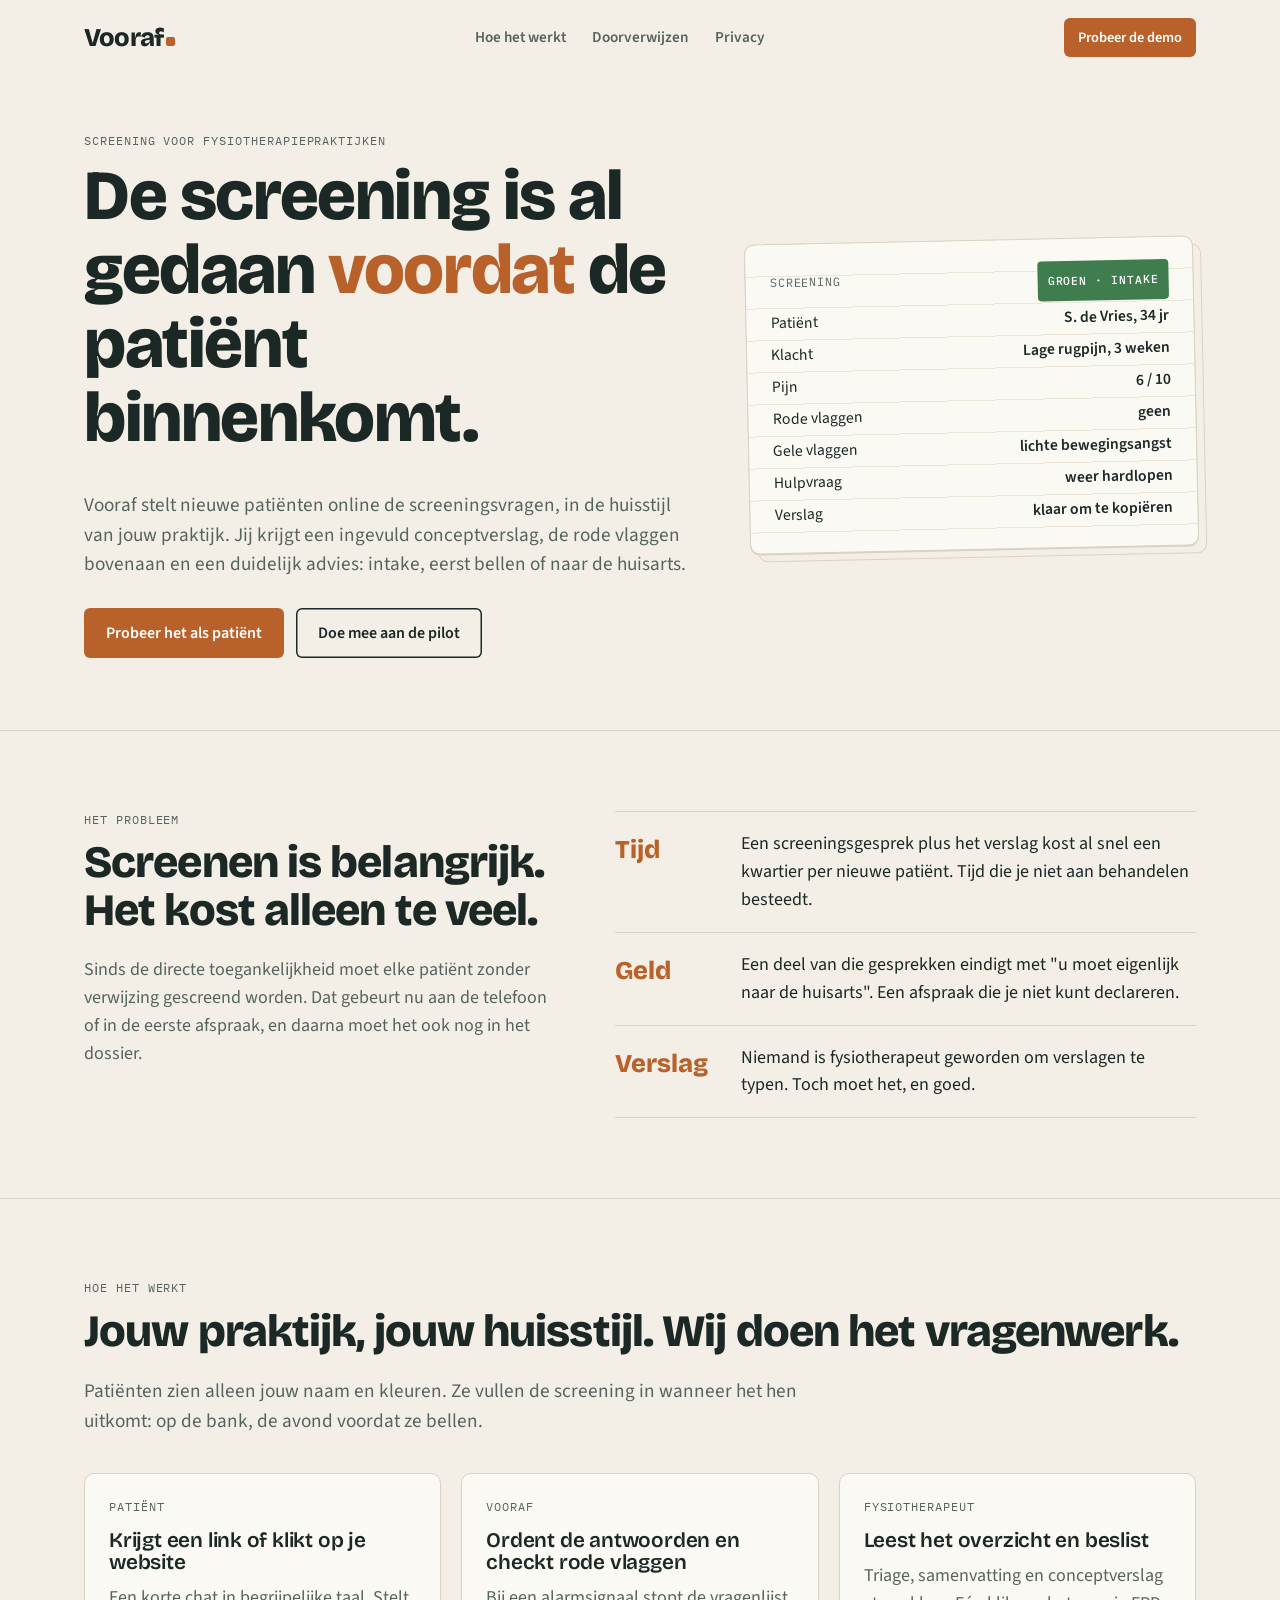
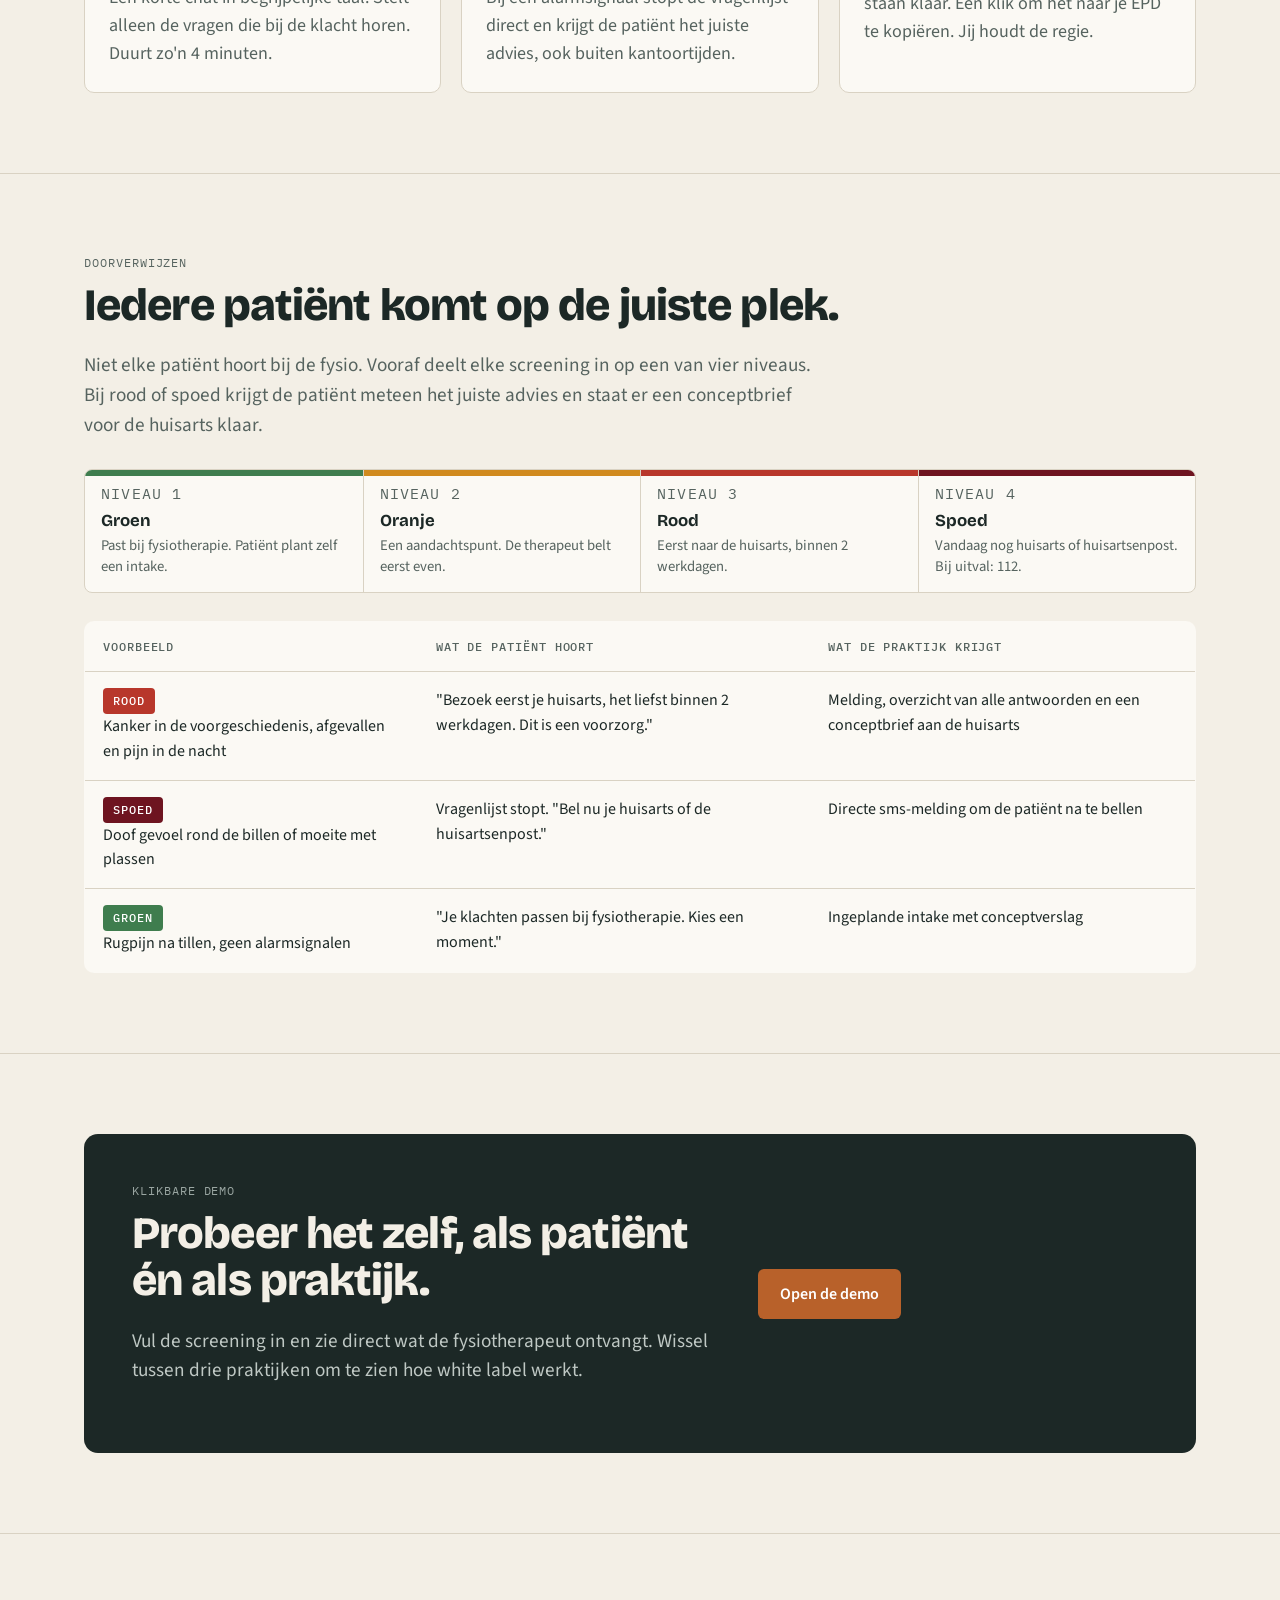
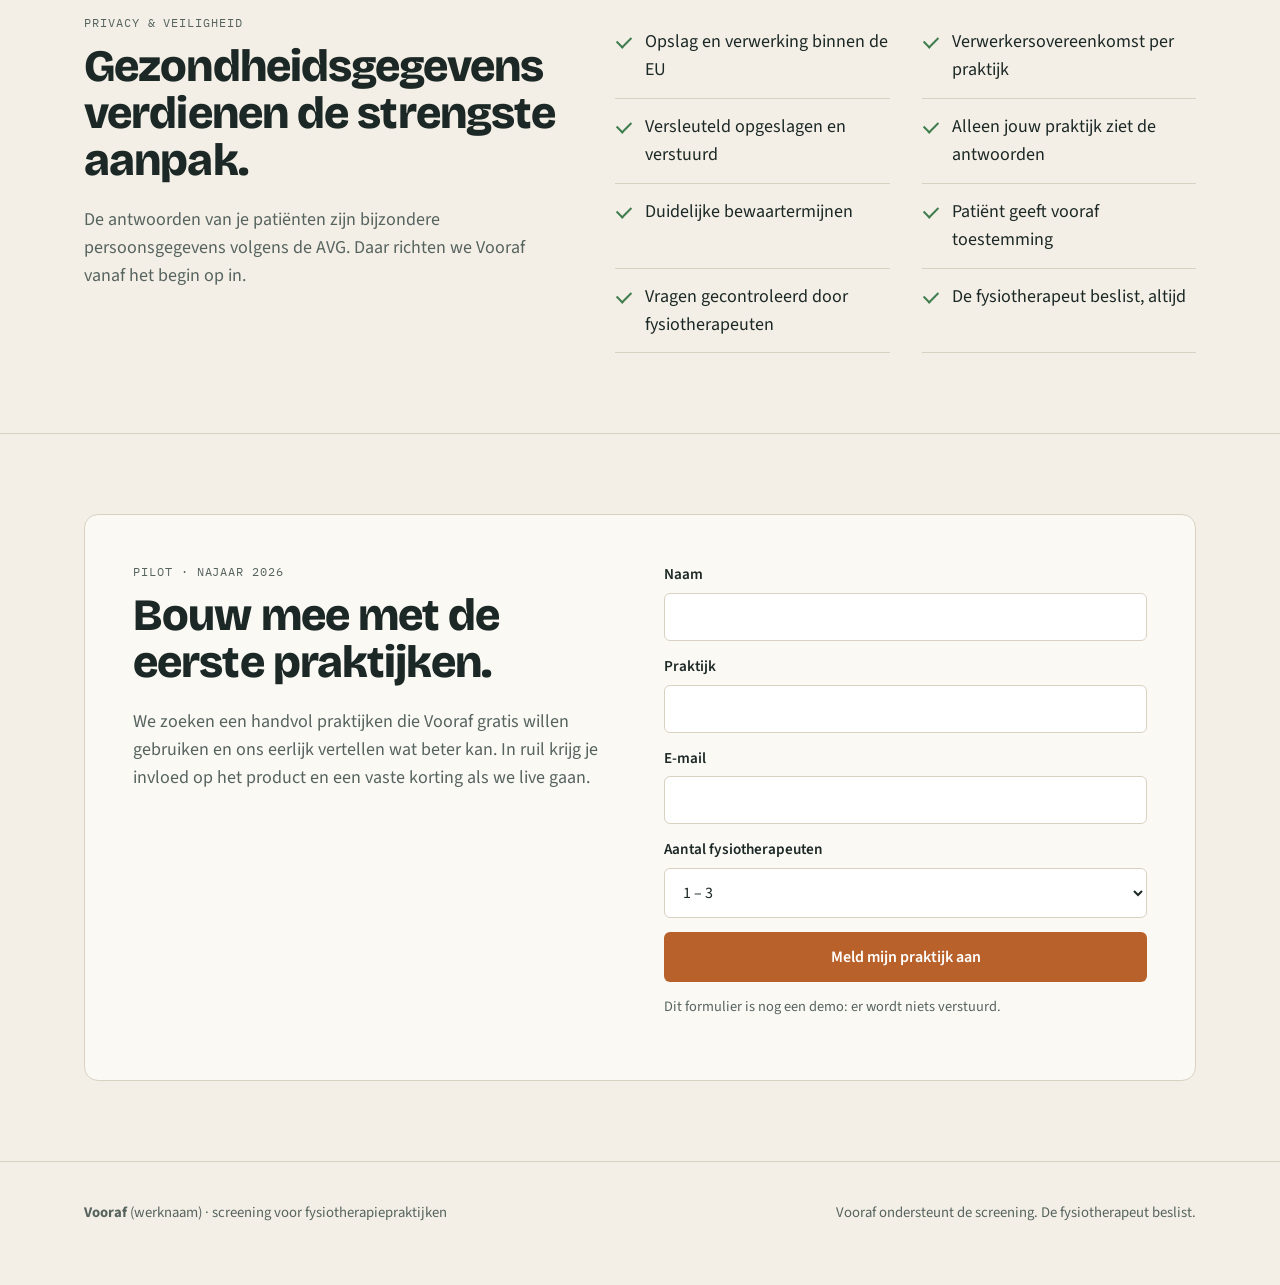
==== index.html @ 925833f5 "Vooraf: landingspagina en klikbare screeningsdemo Co-Authored-By: Claude Opus 5.5 <noreply@anthropic" ====
<!doctype html>
<html lang="nl">
<head>
<meta charset="utf-8">
<meta name="viewport" content="width=device-width, initial-scale=1">
<title>Vooraf — de screening is al gedaan</title>
<meta name="description" content="Vooraf screent nieuwe patiënten online in de huisstijl van jouw praktijk, signaleert rode vlaggen en schrijft het conceptverslag. De fysiotherapeut beslist.">
<link rel="preconnect" href="https://fonts.googleapis.com">
<link rel="preconnect" href="https://fonts.gstatic.com" crossorigin>
<link href="https://fonts.googleapis.com/css2?family=Bricolage+Grotesque:opsz,wght@12..96,600;12..96,800&family=IBM+Plex+Mono:wght@500&family=Source+Sans+3:wght@400;600&display=swap" rel="stylesheet">
<link rel="stylesheet" href="styles.css">
</head>
<body>

<header class="topbar">
  <a href="#" class="logo">Vooraf<span class="logo-dot"></span></a>
  <nav>
    <a href="#hoe">Hoe het werkt</a>
    <a href="#doorverwijzen">Doorverwijzen</a>
    <a href="#privacy">Privacy</a>
  </nav>
  <a href="demo.html" class="btn btn-small">Probeer de demo</a>
</header>

<main>
  <div class="wrap">
    <section class="hero">
      <div>
        <p class="mono label">Screening voor fysiotherapiepraktijken</p>
        <h1>De screening is al gedaan <em>voordat</em> de patiënt binnenkomt.</h1>
        <p class="lead">Vooraf stelt nieuwe patiënten online de screeningsvragen, in de huisstijl van jouw praktijk. Jij krijgt een ingevuld conceptverslag, de rode vlaggen bovenaan en een duidelijk advies: intake, eerst bellen of naar de huisarts.</p>
        <div class="hero-actions">
          <a href="demo.html" class="btn">Probeer het als patiënt</a>
          <a href="#pilot" class="btn btn-ghost">Doe mee aan de pilot</a>
        </div>
      </div>
      <div class="file-card" aria-label="Voorbeeld van een screeningsresultaat">
        <div class="row"><span class="mono muted">Screening</span><span class="status groen">Groen · intake</span></div>
        <div class="row"><span>Patiënt</span><b>S. de Vries, 34 jr</b></div>
        <div class="row"><span>Klacht</span><b>Lage rugpijn, 3 weken</b></div>
        <div class="row"><span>Pijn</span><b>6 / 10</b></div>
        <div class="row"><span>Rode vlaggen</span><b>geen</b></div>
        <div class="row"><span>Gele vlaggen</span><b>lichte bewegingsangst</b></div>
        <div class="row"><span>Hulpvraag</span><b>weer hardlopen</b></div>
        <div class="row"><span>Verslag</span><b>klaar om te kopiëren</b></div>
      </div>
    </section>
  </div>

  <section class="block">
    <div class="wrap two-col">
      <div>
        <p class="mono label">Het probleem</p>
        <h2>Screenen is belangrijk. Het kost alleen te veel.</h2>
        <p class="muted">Sinds de directe toegankelijkheid moet elke patiënt zonder verwijzing gescreend worden. Dat gebeurt nu aan de telefoon of in de eerste afspraak, en daarna moet het ook nog in het dossier.</p>
      </div>
      <ul class="pain-list">
        <li><span class="num">Tijd</span><span>Een screeningsgesprek plus het verslag kost al snel een kwartier per nieuwe patiënt. Tijd die je niet aan behandelen besteedt.</span></li>
        <li><span class="num">Geld</span><span>Een deel van die gesprekken eindigt met "u moet eigenlijk naar de huisarts". Een afspraak die je niet kunt declareren.</span></li>
        <li><span class="num">Verslag</span><span>Niemand is fysiotherapeut geworden om verslagen te typen. Toch moet het, en goed.</span></li>
      </ul>
    </div>
  </section>

  <section class="block" id="hoe">
    <div class="wrap">
      <p class="mono label">Hoe het werkt</p>
      <h2>Jouw praktijk, jouw huisstijl. Wij doen het vragenwerk.</h2>
      <p class="lead">Patiënten zien alleen jouw naam en kleuren. Ze vullen de screening in wanneer het hen uitkomt: op de bank, de avond voordat ze bellen.</p>
      <div class="flow">
        <div class="flow-item">
          <p class="mono label who">Patiënt</p>
          <h3>Krijgt een link of klikt op je website</h3>
          <p>Een korte chat in begrijpelijke taal. Stelt alleen de vragen die bij de klacht horen. Duurt zo'n 4 minuten.</p>
        </div>
        <div class="flow-item">
          <p class="mono label who">Vooraf</p>
          <h3>Ordent de antwoorden en checkt rode vlaggen</h3>
          <p>Bij een alarmsignaal stopt de vragenlijst direct en krijgt de patiënt het juiste advies, ook buiten kantoortijden.</p>
        </div>
        <div class="flow-item">
          <p class="mono label who">Fysiotherapeut</p>
          <h3>Leest het overzicht en beslist</h3>
          <p>Triage, samenvatting en conceptverslag staan klaar. Eén klik om het naar je EPD te kopiëren. Jij houdt de regie.</p>
        </div>
      </div>
    </div>
  </section>

  <section class="block" id="doorverwijzen">
    <div class="wrap">
      <p class="mono label">Doorverwijzen</p>
      <h2>Iedere patiënt komt op de juiste plek.</h2>
      <p class="lead">Niet elke patiënt hoort bij de fysio. Vooraf deelt elke screening in op een van vier niveaus. Bij rood of spoed krijgt de patiënt meteen het juiste advies en staat er een conceptbrief voor de huisarts klaar.</p>
      <div class="scale" style="margin-top:28px">
        <div class="s-groen"><span class="mono">Niveau 1</span><strong>Groen</strong><span>Past bij fysiotherapie. Patiënt plant zelf een intake.</span></div>
        <div class="s-oranje"><span class="mono">Niveau 2</span><strong>Oranje</strong><span>Een aandachtspunt. De therapeut belt eerst even.</span></div>
        <div class="s-rood"><span class="mono">Niveau 3</span><strong>Rood</strong><span>Eerst naar de huisarts, binnen 2 werkdagen.</span></div>
        <div class="s-spoed"><span class="mono">Niveau 4</span><strong>Spoed</strong><span>Vandaag nog huisarts of huisartsenpost. Bij uitval: 112.</span></div>
      </div>
      <table class="route-table">
        <thead><tr><th>Voorbeeld</th><th>Wat de patiënt hoort</th><th>Wat de praktijk krijgt</th></tr></thead>
        <tbody>
          <tr><td><span class="status rood">Rood</span><br>Kanker in de voorgeschiedenis, afgevallen en pijn in de nacht</td><td>"Bezoek eerst je huisarts, het liefst binnen 2 werkdagen. Dit is een voorzorg."</td><td>Melding, overzicht van alle antwoorden en een conceptbrief aan de huisarts</td></tr>
          <tr><td><span class="status spoed">Spoed</span><br>Doof gevoel rond de billen of moeite met plassen</td><td>Vragenlijst stopt. "Bel nu je huisarts of de huisartsenpost."</td><td>Directe sms-melding om de patiënt na te bellen</td></tr>
          <tr><td><span class="status groen">Groen</span><br>Rugpijn na tillen, geen alarmsignalen</td><td>"Je klachten passen bij fysiotherapie. Kies een moment."</td><td>Ingeplande intake met conceptverslag</td></tr>
        </tbody>
      </table>
    </div>
  </section>

  <section class="block">
    <div class="wrap">
      <div class="demo-teaser">
        <div>
          <p class="mono label">Klikbare demo</p>
          <h2>Probeer het zelf, als patiënt én als praktijk.</h2>
          <p class="lead">Vul de screening in en zie direct wat de fysiotherapeut ontvangt. Wissel tussen drie praktijken om te zien hoe white label werkt.</p>
        </div>
        <div><a href="demo.html" class="btn">Open de demo</a></div>
      </div>
    </div>
  </section>

  <section class="block" id="privacy">
    <div class="wrap two-col">
      <div>
        <p class="mono label">Privacy &amp; veiligheid</p>
        <h2>Gezondheidsgegevens verdienen de strengste aanpak.</h2>
        <p class="muted">De antwoorden van je patiënten zijn bijzondere persoonsgegevens volgens de AVG. Daar richten we Vooraf vanaf het begin op in.</p>
      </div>
      <ul class="check-list">
        <li>Opslag en verwerking binnen de EU</li>
        <li>Verwerkersovereenkomst per praktijk</li>
        <li>Versleuteld opgeslagen en verstuurd</li>
        <li>Alleen jouw praktijk ziet de antwoorden</li>
        <li>Duidelijke bewaartermijnen</li>
        <li>Patiënt geeft vooraf toestemming</li>
        <li>Vragen gecontroleerd door fysiotherapeuten</li>
        <li>De fysiotherapeut beslist, altijd</li>
      </ul>
    </div>
  </section>

  <section class="block" id="pilot">
    <div class="wrap">
      <div class="pilot">
        <div>
          <p class="mono label">Pilot · najaar 2026</p>
          <h2>Bouw mee met de eerste praktijken.</h2>
          <p class="muted">We zoeken een handvol praktijken die Vooraf gratis willen gebruiken en ons eerlijk vertellen wat beter kan. In ruil krijg je invloed op het product en een vaste korting als we live gaan.</p>
        </div>
        <form id="pilotForm">
          <label>Naam<input name="naam" required autocomplete="name"></label>
          <label>Praktijk<input name="praktijk" required autocomplete="organization"></label>
          <label>E-mail<input name="email" type="email" required autocomplete="email"></label>
          <label>Aantal fysiotherapeuten
            <select name="grootte"><option>1 – 3</option><option>4 – 10</option><option>Meer dan 10</option></select>
          </label>
          <button class="btn" type="submit">Meld mijn praktijk aan</button>
          <p class="form-note">Dit formulier is nog een demo: er wordt niets verstuurd.</p>
          <p class="form-ok" id="formOk">Dank je! In de echte versie nemen we binnen twee werkdagen contact op.</p>
        </form>
      </div>
    </div>
  </section>
</main>

<footer>
  <div class="wrap">
    <span><b>Vooraf</b> (werknaam) · screening voor fysiotherapiepraktijken</span>
    <span>Vooraf ondersteunt de screening. De fysiotherapeut beslist.</span>
  </div>
</footer>

<script>
  document.getElementById("pilotForm").addEventListener("submit", e => {
    e.preventDefault();
    document.getElementById("formOk").style.display = "block";
    e.target.querySelector("button").disabled = true;
  });
</script>
</body>
</html>
---- styles.css ----
:root {
  --paper: #F3EFE6;
  --card: #FBF9F4;
  --ink: #1C2826;
  --ink-soft: #56635F;
  --line: #D9D2C3;
  --accent: #B8612A;
  --accent-dark: #974D1F;
  --t-groen: #3F7D4E;
  --t-oranje: #D08A1E;
  --t-rood: #B8372B;
  --t-spoed: #6E1420;
  --display: "Bricolage Grotesque", Georgia, serif;
  --body: "Source Sans 3", system-ui, sans-serif;
  --mono: "IBM Plex Mono", ui-monospace, monospace;
}

* { box-sizing: border-box; }
html { scroll-behavior: smooth; }
body {
  margin: 0;
  background: var(--paper);
  color: var(--ink);
  font: 400 18px/1.55 var(--body);
  -webkit-font-smoothing: antialiased;
}
h1, h2, h3 { font-family: var(--display); font-weight: 800; line-height: 1.05; letter-spacing: -0.02em; margin: 0 0 .5em; }
h1 { font-size: clamp(2.3rem, 5.5vw, 4.4rem); }
h2 { font-size: clamp(1.8rem, 3.6vw, 2.8rem); }
h3 { font-size: 1.3rem; font-weight: 600; letter-spacing: -0.01em; }
p { margin: 0 0 1em; }
a { color: inherit; }
.mono { font-family: var(--mono); font-size: .74rem; letter-spacing: .08em; text-transform: uppercase; }
.label { color: var(--ink-soft); margin-bottom: 10px; }
.muted { color: var(--ink-soft); }
.lead { font-size: 1.2rem; color: var(--ink-soft); max-width: 38em; }

.wrap { max-width: 1160px; margin: 0 auto; padding: 0 24px; }

/* Topbar */
.topbar {
  display: flex; align-items: center; justify-content: space-between; gap: 16px;
  padding: 18px 24px; max-width: 1160px; margin: 0 auto;
}
.topbar nav { display: flex; gap: 26px; }
.topbar nav a { text-decoration: none; color: var(--ink-soft); font-weight: 600; font-size: .95rem; }
.topbar nav a:hover { color: var(--ink); }
.logo { font-family: var(--display); font-weight: 800; font-size: 1.6rem; text-decoration: none; letter-spacing: -0.03em; display: inline-flex; align-items: baseline; }
.logo-dot { display: inline-block; width: 9px; height: 9px; background: var(--accent); border-radius: 2px; margin-left: 3px; }

/* Buttons */
.btn {
  display: inline-block; background: var(--accent); color: #fff; text-decoration: none;
  font-weight: 600; padding: 14px 22px; border-radius: 6px; border: 0; cursor: pointer;
  font: 600 1rem var(--body); transition: background .15s;
}
.btn:hover { background: var(--accent-dark); }
.btn-ghost { background: transparent; color: var(--ink); box-shadow: inset 0 0 0 1.5px var(--ink); }
.btn-ghost:hover { background: var(--ink); color: var(--paper); }
.btn-small { padding: 9px 14px; font-size: .9rem; }

/* Triage scale — signature */
.scale { display: grid; grid-template-columns: repeat(4, 1fr); border: 1px solid var(--line); border-radius: 8px; overflow: hidden; background: var(--card); }
.scale > div { padding: 14px 16px; border-left: 1px solid var(--line); position: relative; }
.scale > div:first-child { border-left: 0; }
.scale > div::before { content: ""; position: absolute; left: 0; right: 0; top: 0; height: 6px; }
.scale .s-groen::before { background: var(--t-groen); }
.scale .s-oranje::before { background: var(--t-oranje); }
.scale .s-rood::before { background: var(--t-rood); }
.scale .s-spoed::before { background: var(--t-spoed); }
.scale strong { display: block; font-family: var(--display); font-size: 1.05rem; margin: 4px 0 2px; }
.scale span { font-size: .92rem; color: var(--ink-soft); line-height: 1.4; display: block; }

/* Landing */
.hero { padding: 56px 0 72px; display: grid; grid-template-columns: 1.15fr .85fr; gap: 56px; align-items: center; }
.hero h1 em { font-style: normal; color: var(--accent); }
.hero-actions { display: flex; gap: 12px; flex-wrap: wrap; margin-top: 28px; }

.file-card {
  background: var(--card); border: 1px solid var(--line); border-radius: 10px; padding: 22px 24px;
  background-image: repeating-linear-gradient(var(--card) 0 31px, #ECE6D9 31px 32px);
  box-shadow: 0 1px 0 var(--line), 8px 8px 0 -1px var(--paper), 8px 8px 0 0 var(--line);
  transform: rotate(-1.2deg);
}
.file-card .row { display: flex; justify-content: space-between; gap: 12px; line-height: 32px; font-size: .98rem; }
.file-card .row b { font-weight: 600; text-align: right; }
.status { display: inline-flex; align-items: center; gap: 8px; font-family: var(--mono); font-size: .72rem; letter-spacing: .08em; text-transform: uppercase; padding: 4px 10px; border-radius: 4px; color: #fff; font-weight: 500; }
.status.groen { background: var(--t-groen); }
.status.oranje { background: var(--t-oranje); }
.status.rood { background: var(--t-rood); }
.status.spoed { background: var(--t-spoed); }

section.block { padding: 80px 0; border-top: 1px solid var(--line); }
.two-col { display: grid; grid-template-columns: .9fr 1.1fr; gap: 56px; align-items: start; }

.pain-list { list-style: none; padding: 0; margin: 0; }
.pain-list li { padding: 18px 0; border-bottom: 1px solid var(--line); display: grid; grid-template-columns: 110px 1fr; gap: 16px; }
.pain-list li:first-child { border-top: 1px solid var(--line); }
.pain-list .num { font-family: var(--display); font-weight: 800; font-size: 1.6rem; color: var(--accent); }

.flow { display: grid; grid-template-columns: repeat(3, 1fr); gap: 20px; margin-top: 36px; }
.flow-item { background: var(--card); border: 1px solid var(--line); border-radius: 10px; padding: 24px; }
.flow-item .who { margin-bottom: 14px; }
.flow-item p { color: var(--ink-soft); margin: 0; }

.route-table { width: 100%; border-collapse: collapse; margin-top: 28px; background: var(--card); border: 1px solid var(--line); border-radius: 10px; overflow: hidden; }
.route-table th, .route-table td { text-align: left; padding: 16px 18px; border-bottom: 1px solid var(--line); vertical-align: top; font-size: 1rem; }
.route-table th { font-family: var(--mono); font-size: .72rem; letter-spacing: .08em; text-transform: uppercase; color: var(--ink-soft); font-weight: 500; }
.route-table tr:last-child td { border-bottom: 0; }

.demo-teaser { background: var(--ink); color: var(--paper); border-radius: 14px; padding: 48px; display: grid; grid-template-columns: 1.2fr .8fr; gap: 40px; align-items: center; }
.demo-teaser .lead { color: #BFC8C4; }
.demo-teaser .label { color: #9AA6A2; }

.check-list { list-style: none; padding: 0; margin: 0; display: grid; grid-template-columns: 1fr 1fr; gap: 0 32px; }
.check-list li { padding: 14px 0 14px 30px; border-bottom: 1px solid var(--line); position: relative; }
.check-list li::before { content: ""; position: absolute; left: 2px; top: 22px; width: 12px; height: 7px; border-left: 2px solid var(--t-groen); border-bottom: 2px solid var(--t-groen); transform: rotate(-45deg); }

.pilot { background: var(--card); border: 1px solid var(--line); border-radius: 14px; padding: 48px; display: grid; grid-template-columns: 1fr 1fr; gap: 48px; }
.pilot form { display: grid; gap: 14px; }
.pilot label { display: grid; gap: 6px; font-weight: 600; font-size: .95rem; }
.pilot input, .pilot select { font: 400 1rem var(--body); padding: 12px 14px; border: 1px solid var(--line); border-radius: 6px; background: #fff; color: var(--ink); }
.pilot input:focus, .pilot select:focus { outline: 2px solid var(--accent); outline-offset: 1px; }
.form-note { font-size: .9rem; color: var(--ink-soft); }
.form-ok { background: #E6EFE5; border: 1px solid #B9D2B8; padding: 14px 16px; border-radius: 6px; display: none; }

footer { padding: 40px 0 60px; border-top: 1px solid var(--line); color: var(--ink-soft); font-size: .92rem; }
footer .wrap { display: flex; justify-content: space-between; gap: 20px; flex-wrap: wrap; }

@media (max-width: 880px) {
  body { font-size: 17px; }
  .wrap, .topbar { padding-left: 16px; padding-right: 16px; }
  .topbar nav { display: none; }
  .hero, .two-col, .demo-teaser, .pilot { grid-template-columns: 1fr; gap: 32px; }
  .hero { padding-top: 24px; }
  .file-card { transform: none; }
  .flow { grid-template-columns: 1fr; }
  .scale { grid-template-columns: 1fr 1fr; }
  .scale > div:nth-child(3) { border-left: 0; }
  .scale > div:nth-child(n+3) { border-top: 1px solid var(--line); }
  .check-list { grid-template-columns: 1fr; }
  .demo-teaser, .pilot { padding: 28px 20px; }
  .pain-list li { grid-template-columns: 1fr; gap: 4px; }
  .route-table, .route-table tbody, .route-table tr, .route-table td { display: block; width: 100%; }
  .route-table thead { display: none; }
  .route-table tr { border-bottom: 1px solid var(--line); padding: 8px 0; }
  .route-table td { border: 0; padding: 6px 16px; }
  section.block { padding: 56px 0; }
}
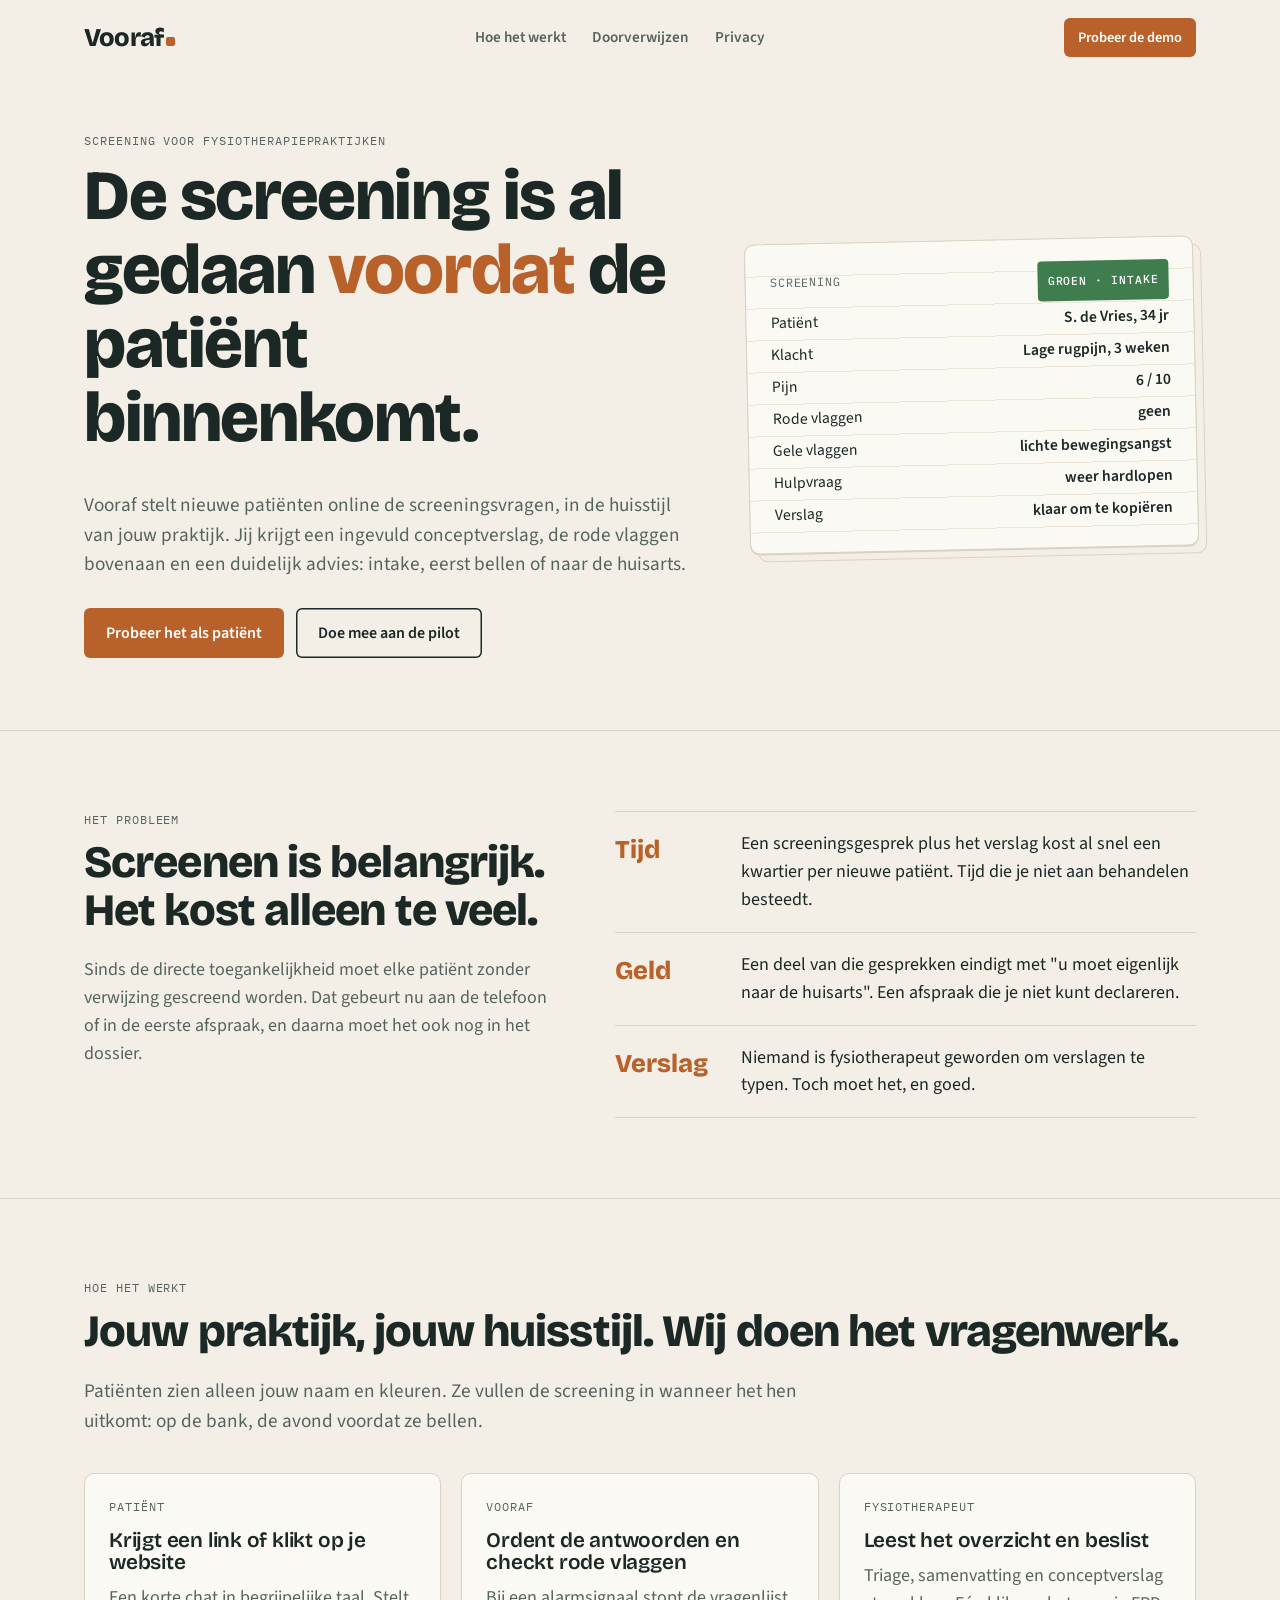
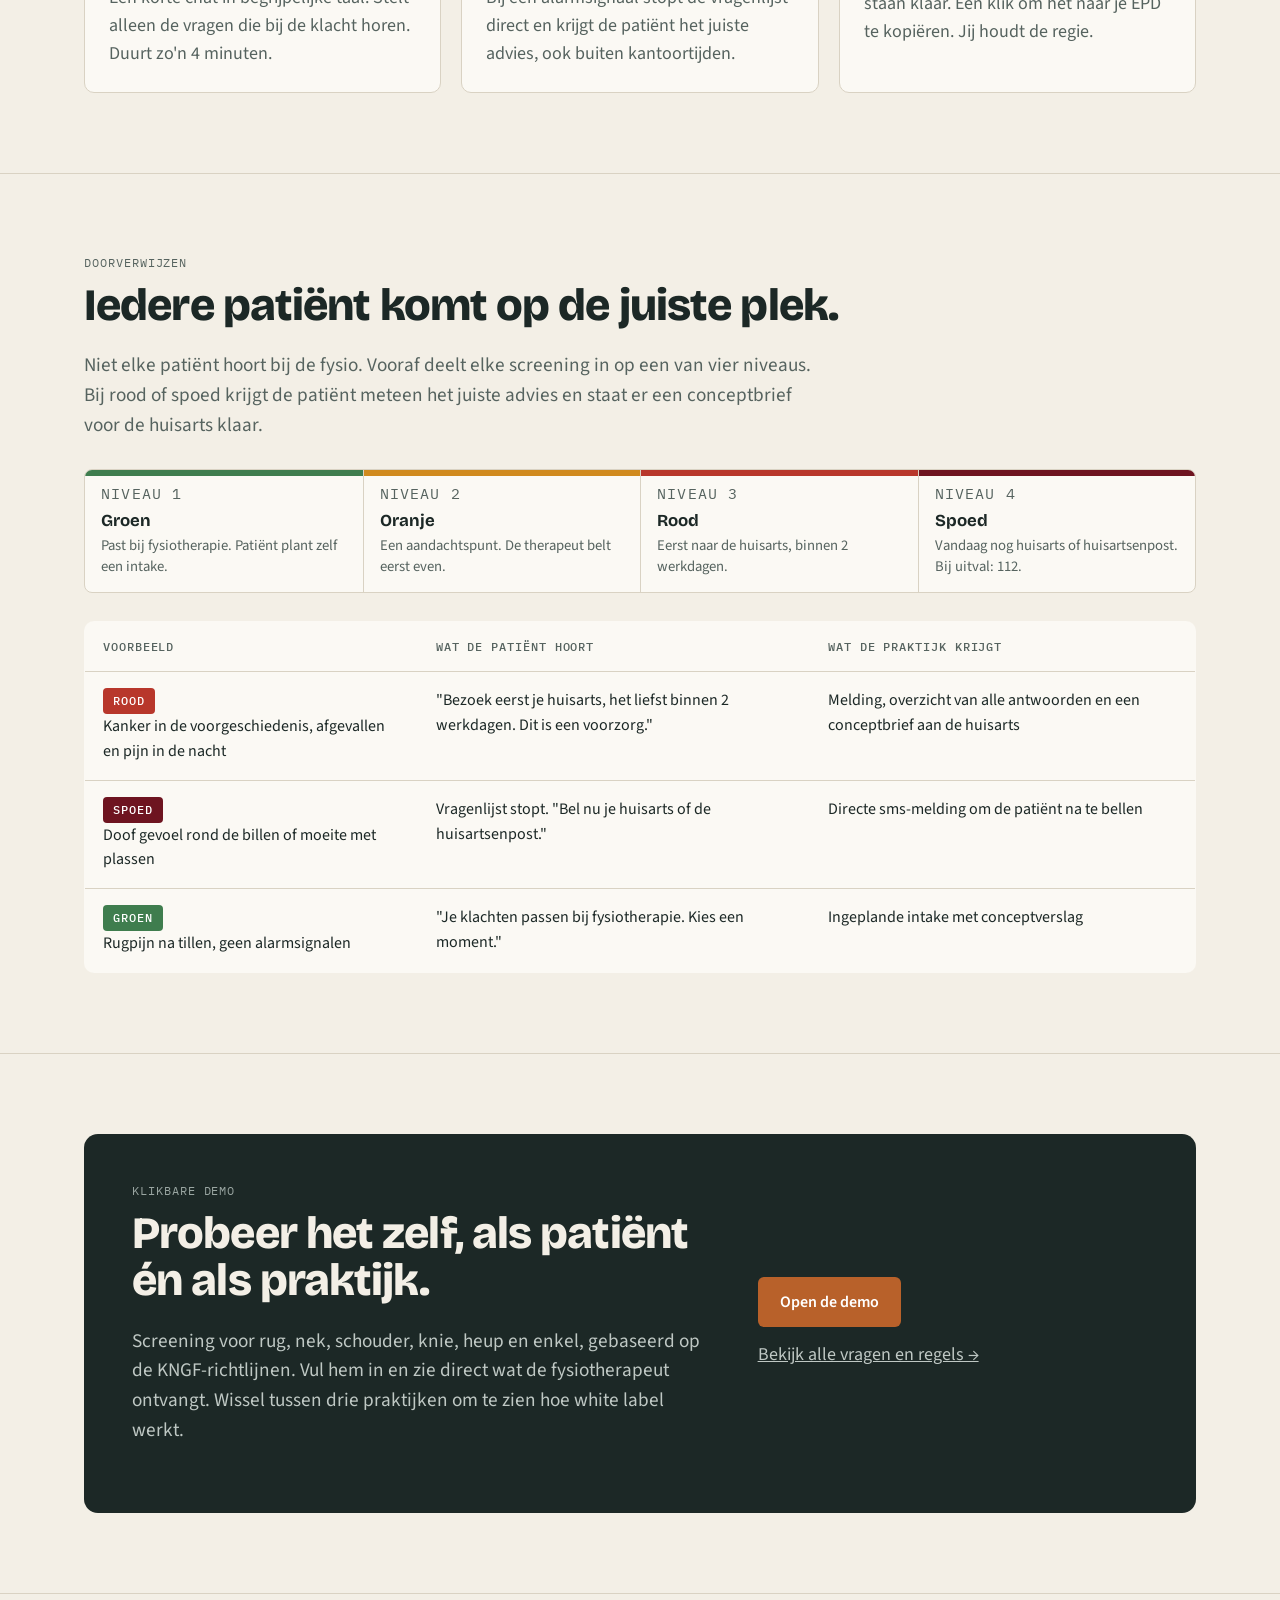
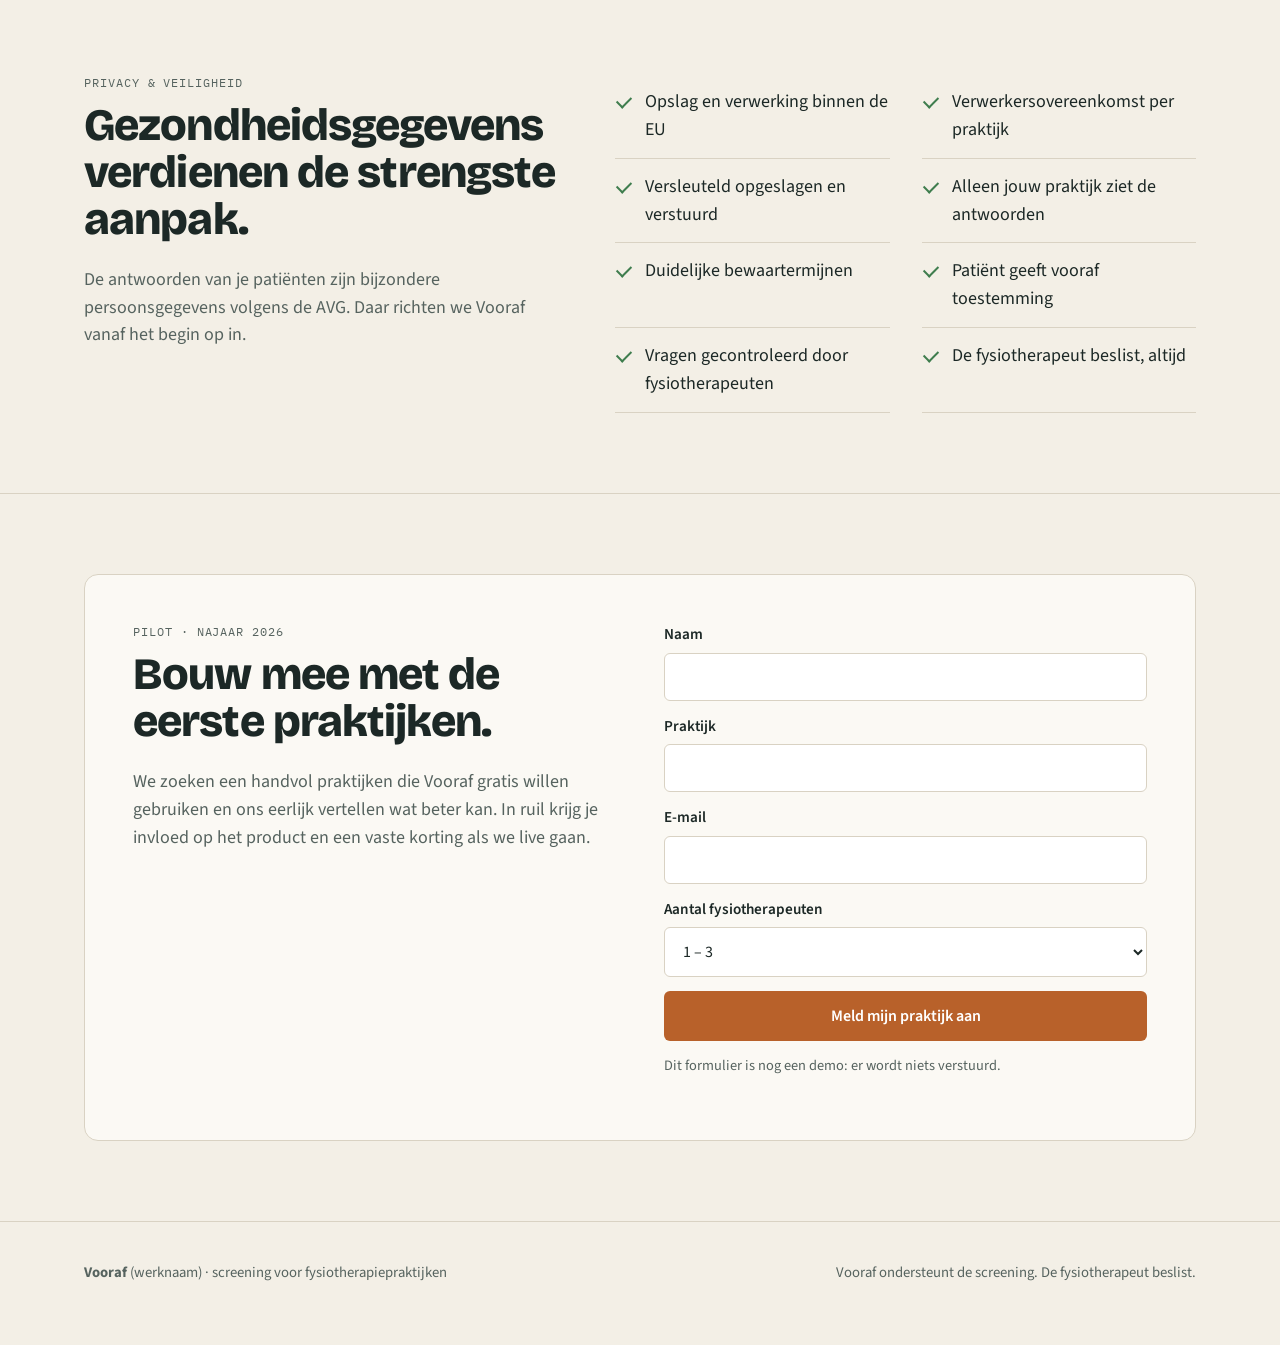
==== commit a1c3b484: "Screening uitgebreid: 6 klachtgebieden, KNGF-gebaseerde rode vlaggen, dossierverslag en regeloverzic" ====
--- a/index.html
+++ b/index.html
@@ -115,9 +115,9 @@
         <div>
           <p class="mono label">Klikbare demo</p>
           <h2>Probeer het zelf, als patiënt én als praktijk.</h2>
-          <p class="lead">Vul de screening in en zie direct wat de fysiotherapeut ontvangt. Wissel tussen drie praktijken om te zien hoe white label werkt.</p>
+          <p class="lead">Screening voor rug, nek, schouder, knie, heup en enkel, gebaseerd op de KNGF-richtlijnen. Vul hem in en zie direct wat de fysiotherapeut ontvangt. Wissel tussen drie praktijken om te zien hoe white label werkt.</p>
         </div>
-        <div><a href="demo.html" class="btn">Open de demo</a></div>
+        <div><a href="demo.html" class="btn">Open de demo</a><p style="margin:14px 0 0"><a href="regels.html" style="color:#BFC8C4">Bekijk alle vragen en regels →</a></p></div>
       </div>
     </div>
   </section>
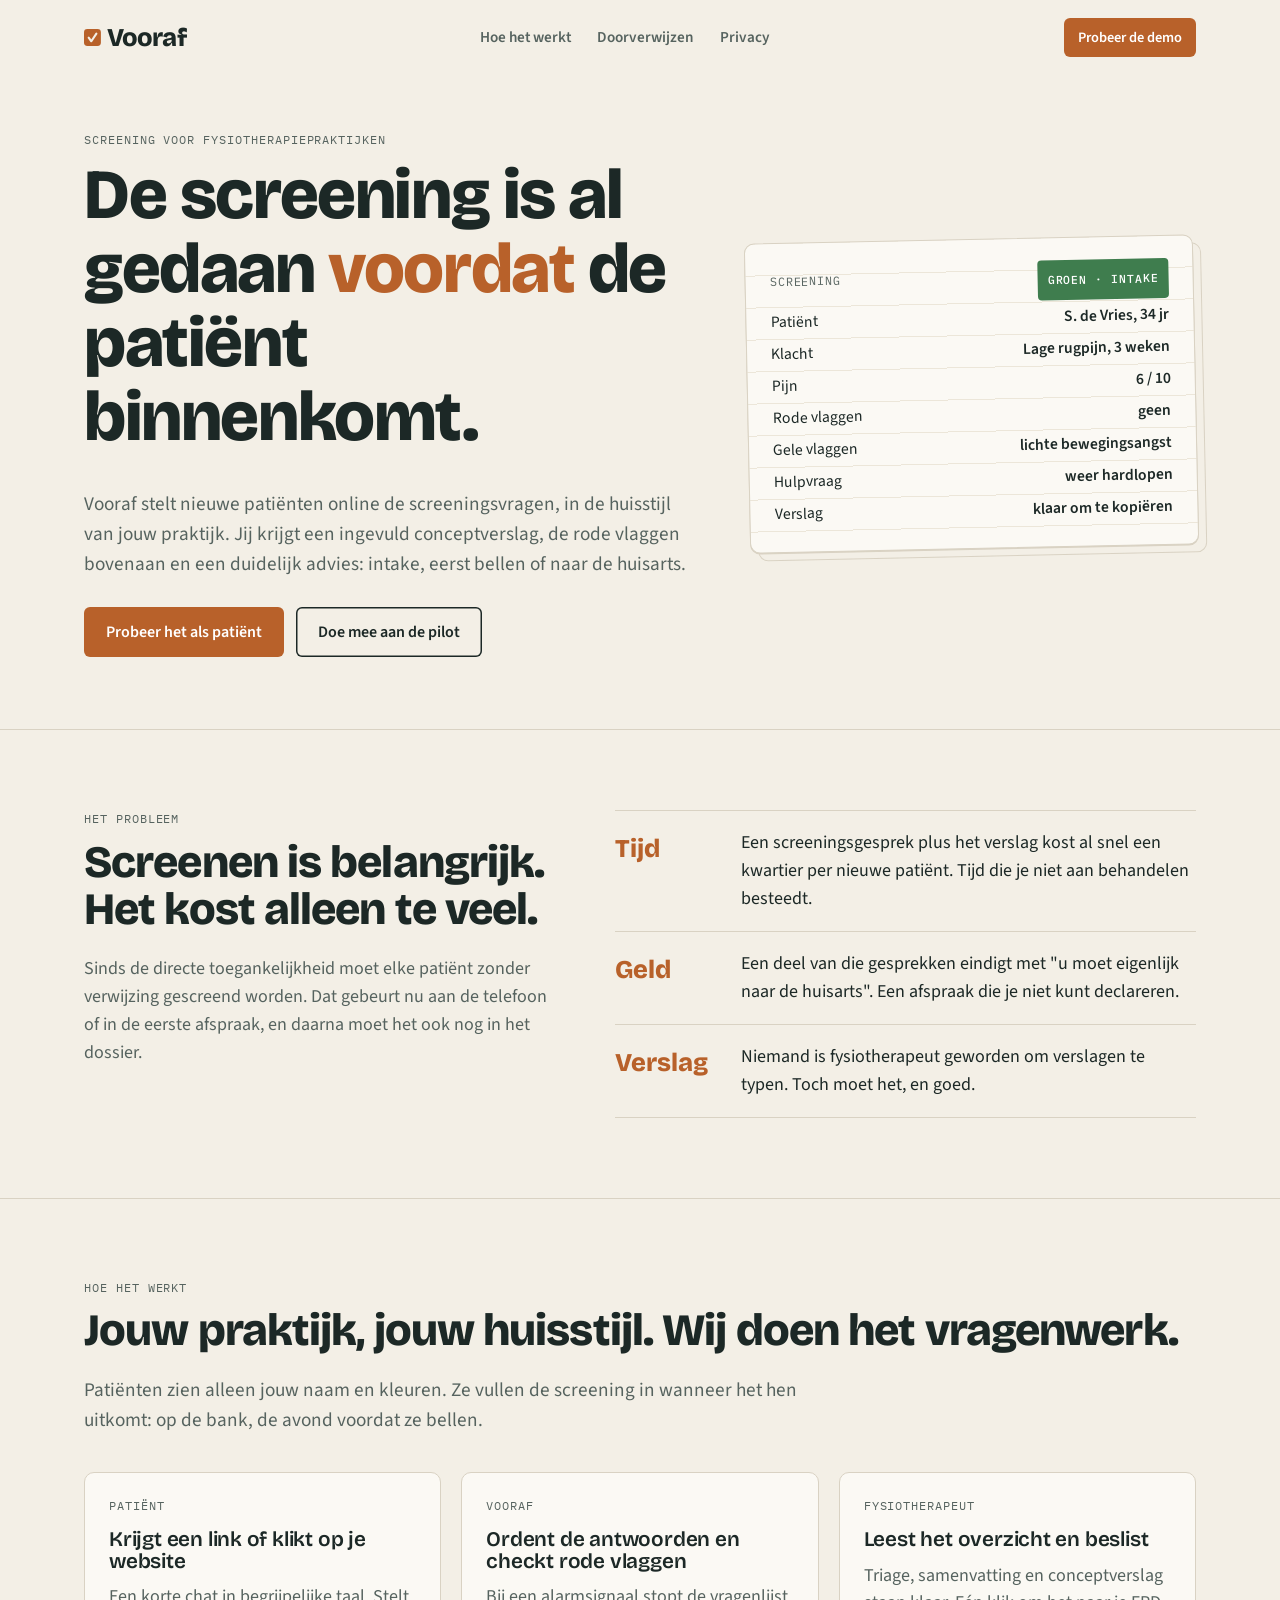
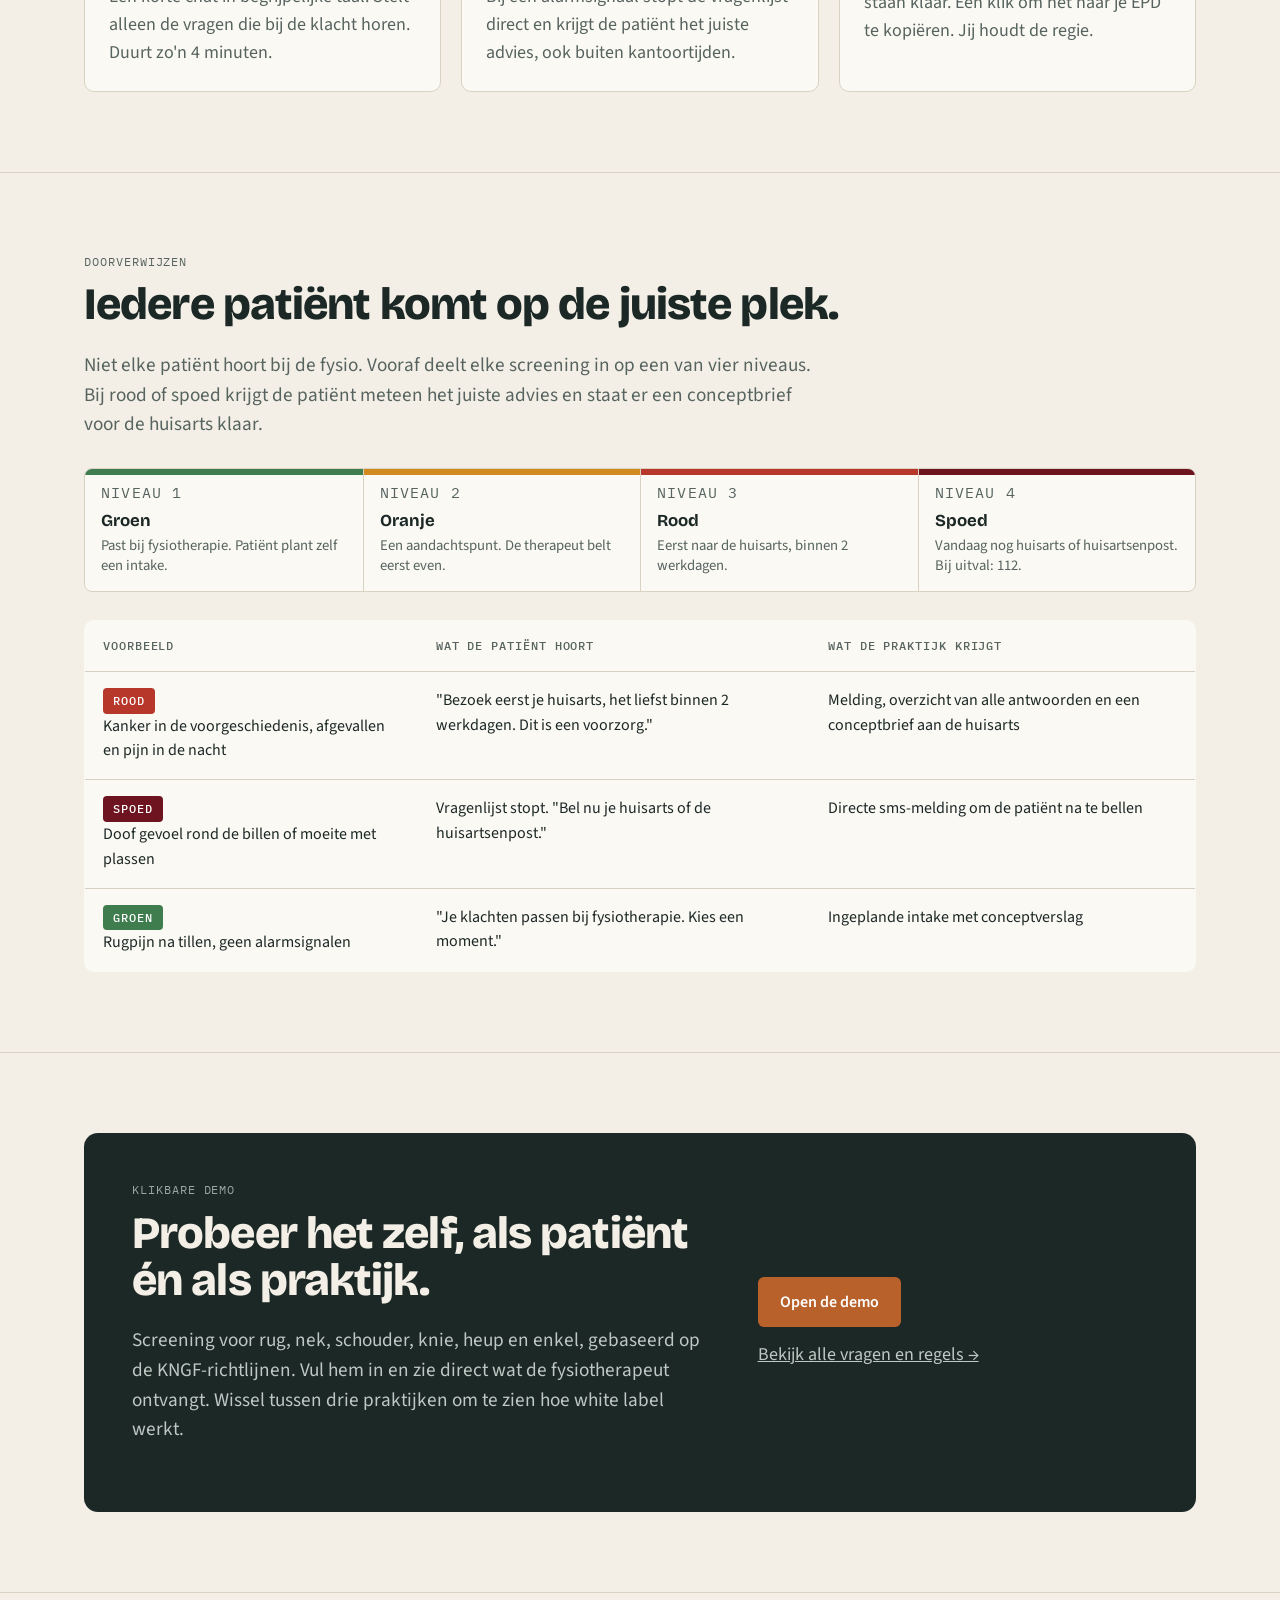
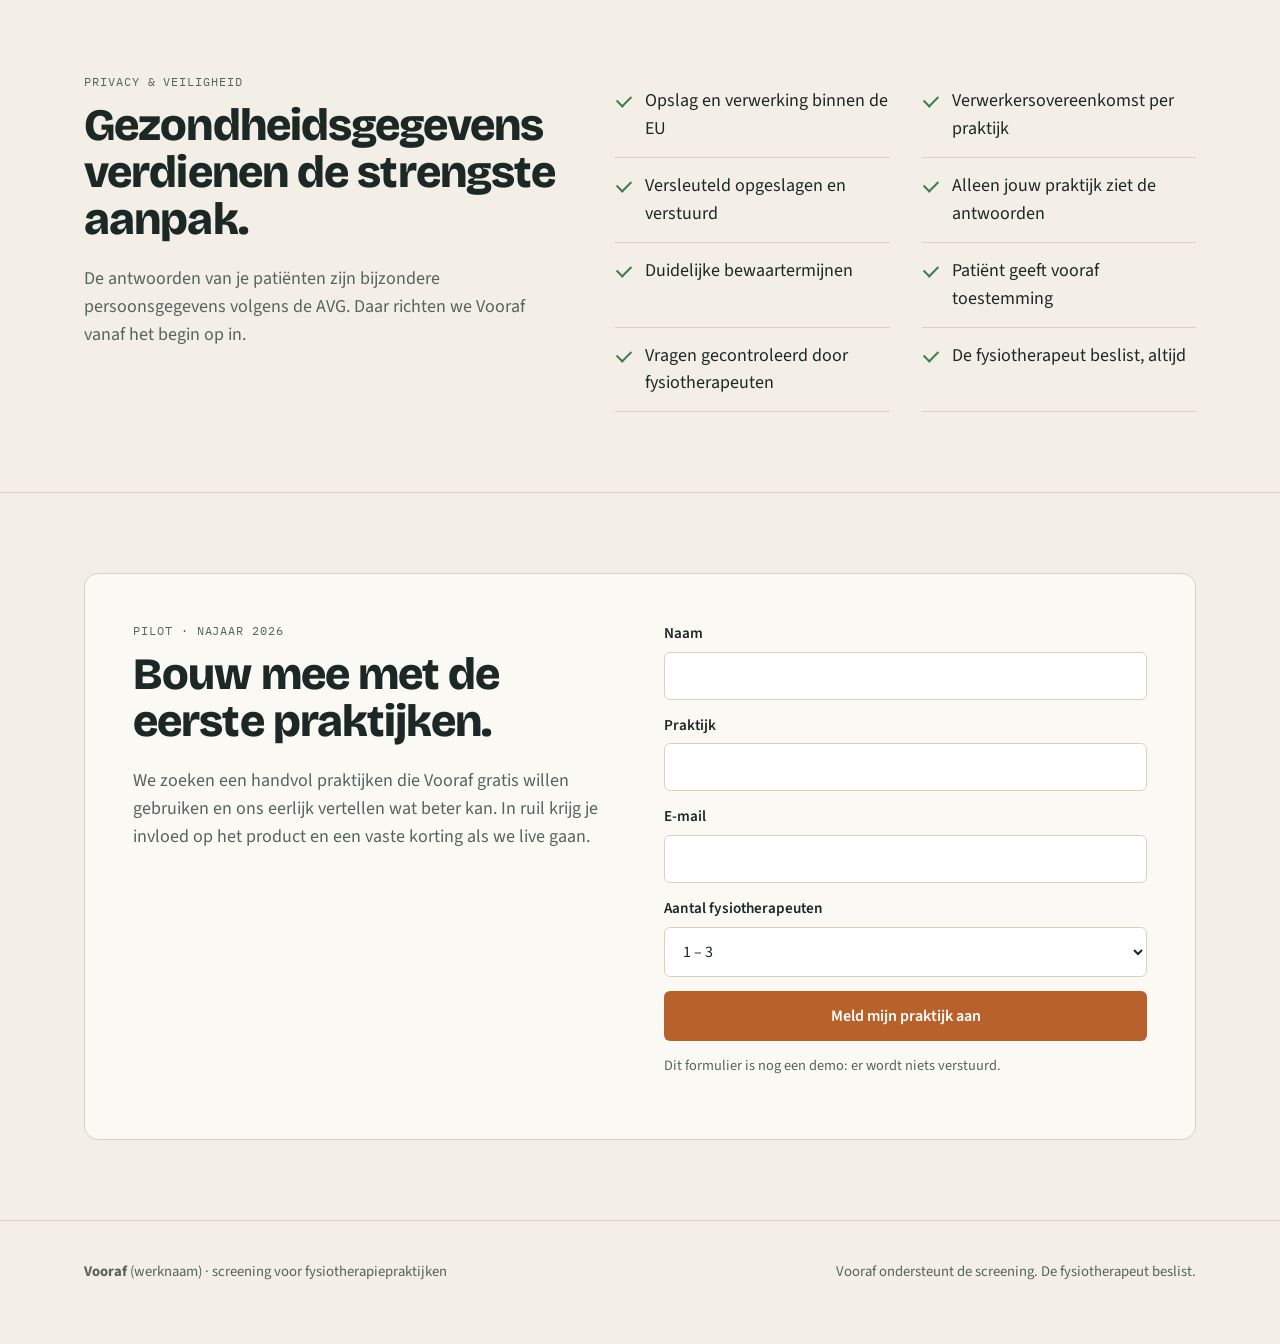
==== commit c7bd07ed: "Nieuw logo: vinkvakje (de V) vóór het woordmerk, favicon, stijlgids bijgewerkt Co-Authored-By: Claud" ====
--- a/index.html
+++ b/index.html
@@ -5,6 +5,7 @@
 <meta name="viewport" content="width=device-width, initial-scale=1">
 <title>Vooraf — de screening is al gedaan</title>
 <meta name="description" content="Vooraf screent nieuwe patiënten online in de huisstijl van jouw praktijk, signaleert rode vlaggen en schrijft het conceptverslag. De fysiotherapeut beslist.">
+<link rel="icon" href="favicon.svg" type="image/svg+xml">
 <link rel="preconnect" href="https://fonts.googleapis.com">
 <link rel="preconnect" href="https://fonts.gstatic.com" crossorigin>
 <link href="https://fonts.googleapis.com/css2?family=Bricolage+Grotesque:opsz,wght@12..96,600;12..96,800&family=IBM+Plex+Mono:wght@500&family=Source+Sans+3:wght@400;600&display=swap" rel="stylesheet">
@@ -13,7 +14,7 @@
 <body>
 
 <header class="topbar">
-  <a href="#" class="logo">Vooraf<span class="logo-dot"></span></a>
+  <a href="#" class="logo" aria-label="Vooraf"><svg class="logo-mark" viewBox="0 0 24 24" aria-hidden="true" focusable="false"><rect width="24" height="24" rx="4.8"/><path d="M6.6 12.4 10.4 17.4 17.6 6.6" stroke-width="3" stroke-linecap="round" stroke-linejoin="round"/></svg><span class="logo-word">Vooraf</span></a>
   <nav>
     <a href="#hoe">Hoe het werkt</a>
     <a href="#doorverwijzen">Doorverwijzen</a>
--- a/styles.css
+++ b/styles.css
@@ -45,8 +45,12 @@
 .topbar nav { display: flex; gap: 26px; }
 .topbar nav a { text-decoration: none; color: var(--ink-soft); font-weight: 600; font-size: .95rem; }
 .topbar nav a:hover { color: var(--ink); }
-.logo { font-family: var(--display); font-weight: 800; font-size: 1.6rem; text-decoration: none; letter-spacing: -0.03em; display: inline-flex; align-items: baseline; }
-.logo-dot { display: inline-block; width: 9px; height: 9px; background: var(--accent); border-radius: 2px; margin-left: 3px; }
+/* Logo: vinkvakje (= de V) vóór het woordmerk. Vakje = hoogte hoofdletter V (0,66em), op de basislijn. */
+.logo { font-family: var(--display); font-weight: 800; font-size: 1.6rem; line-height: 1; text-decoration: none; letter-spacing: -0.03em; color: inherit; white-space: nowrap; }
+.logo-mark { display: inline-block; width: .66em; height: .66em; margin-right: .22em; vertical-align: baseline; overflow: visible; }
+.logo-word { color: currentColor; }
+.logo-mark rect { fill: var(--accent); }
+.logo-mark path { fill: none; stroke: var(--paper); }
 
 /* Buttons */
 .btn {
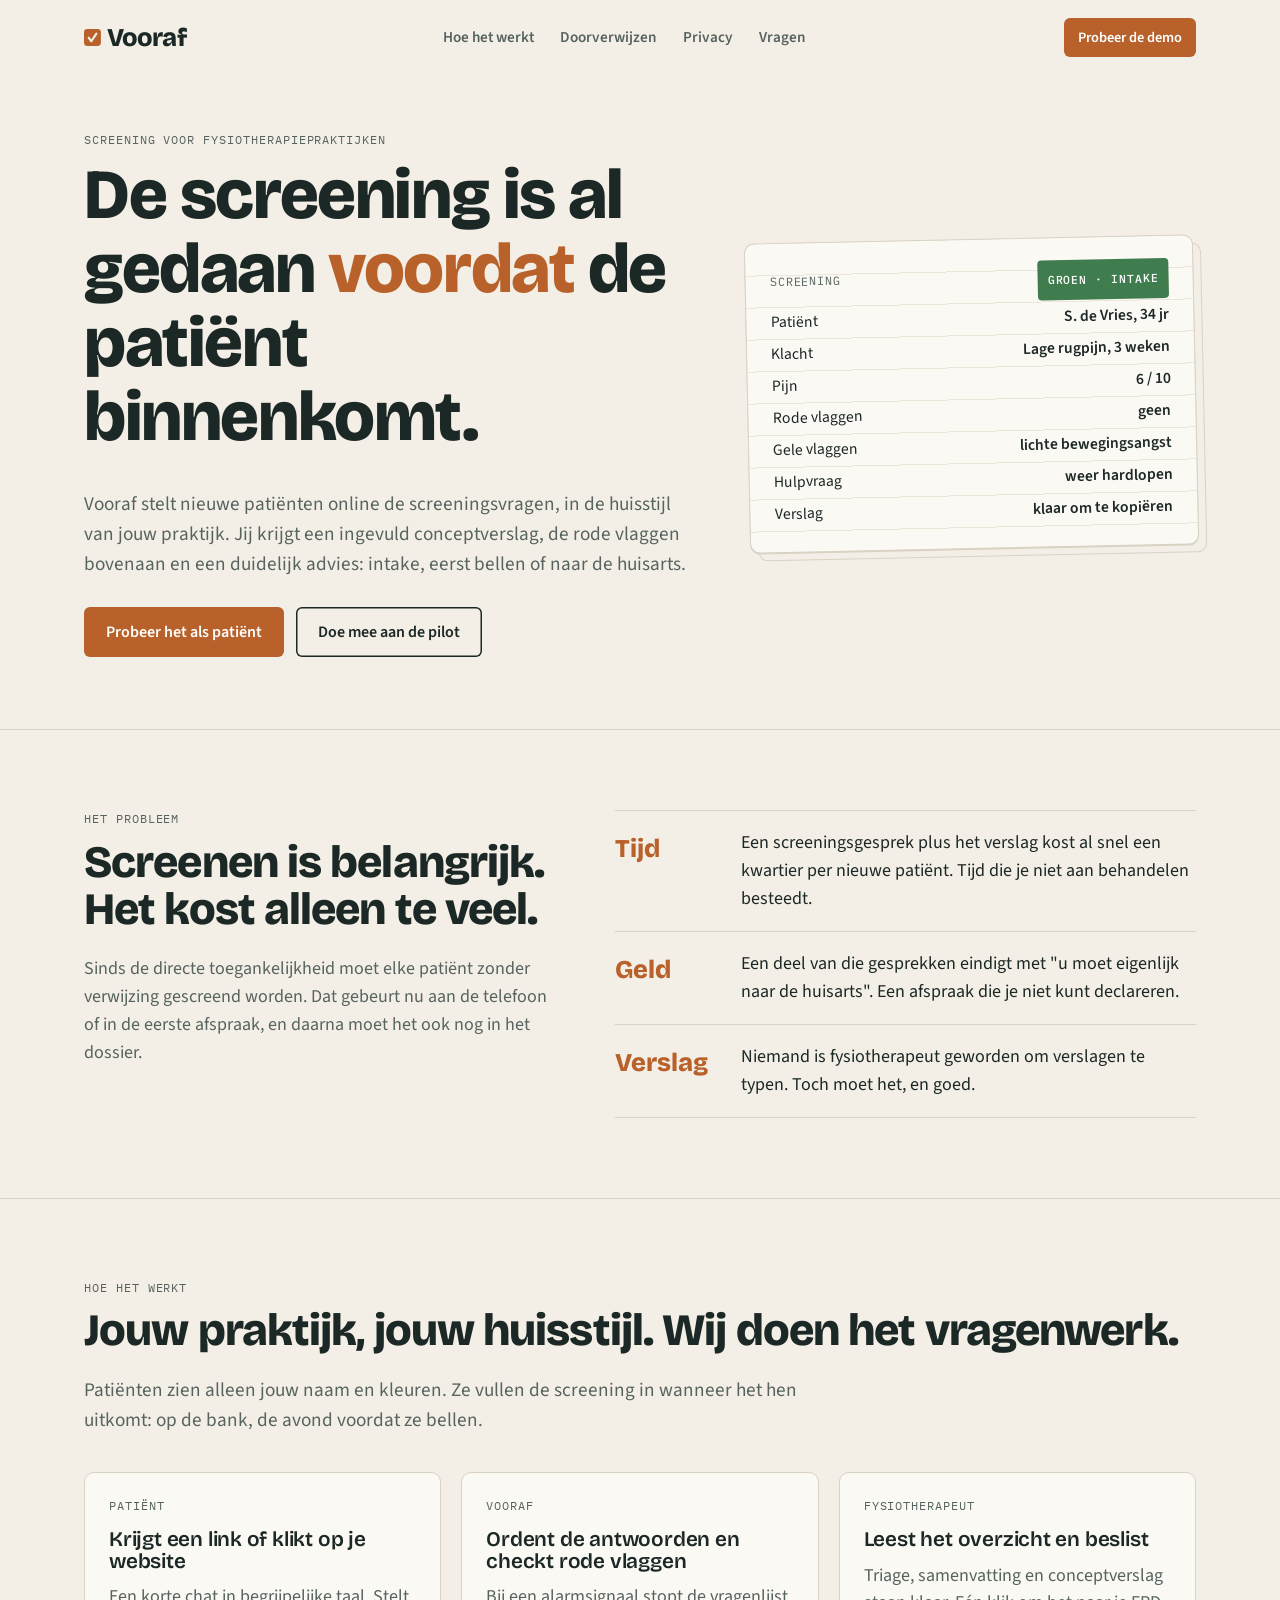
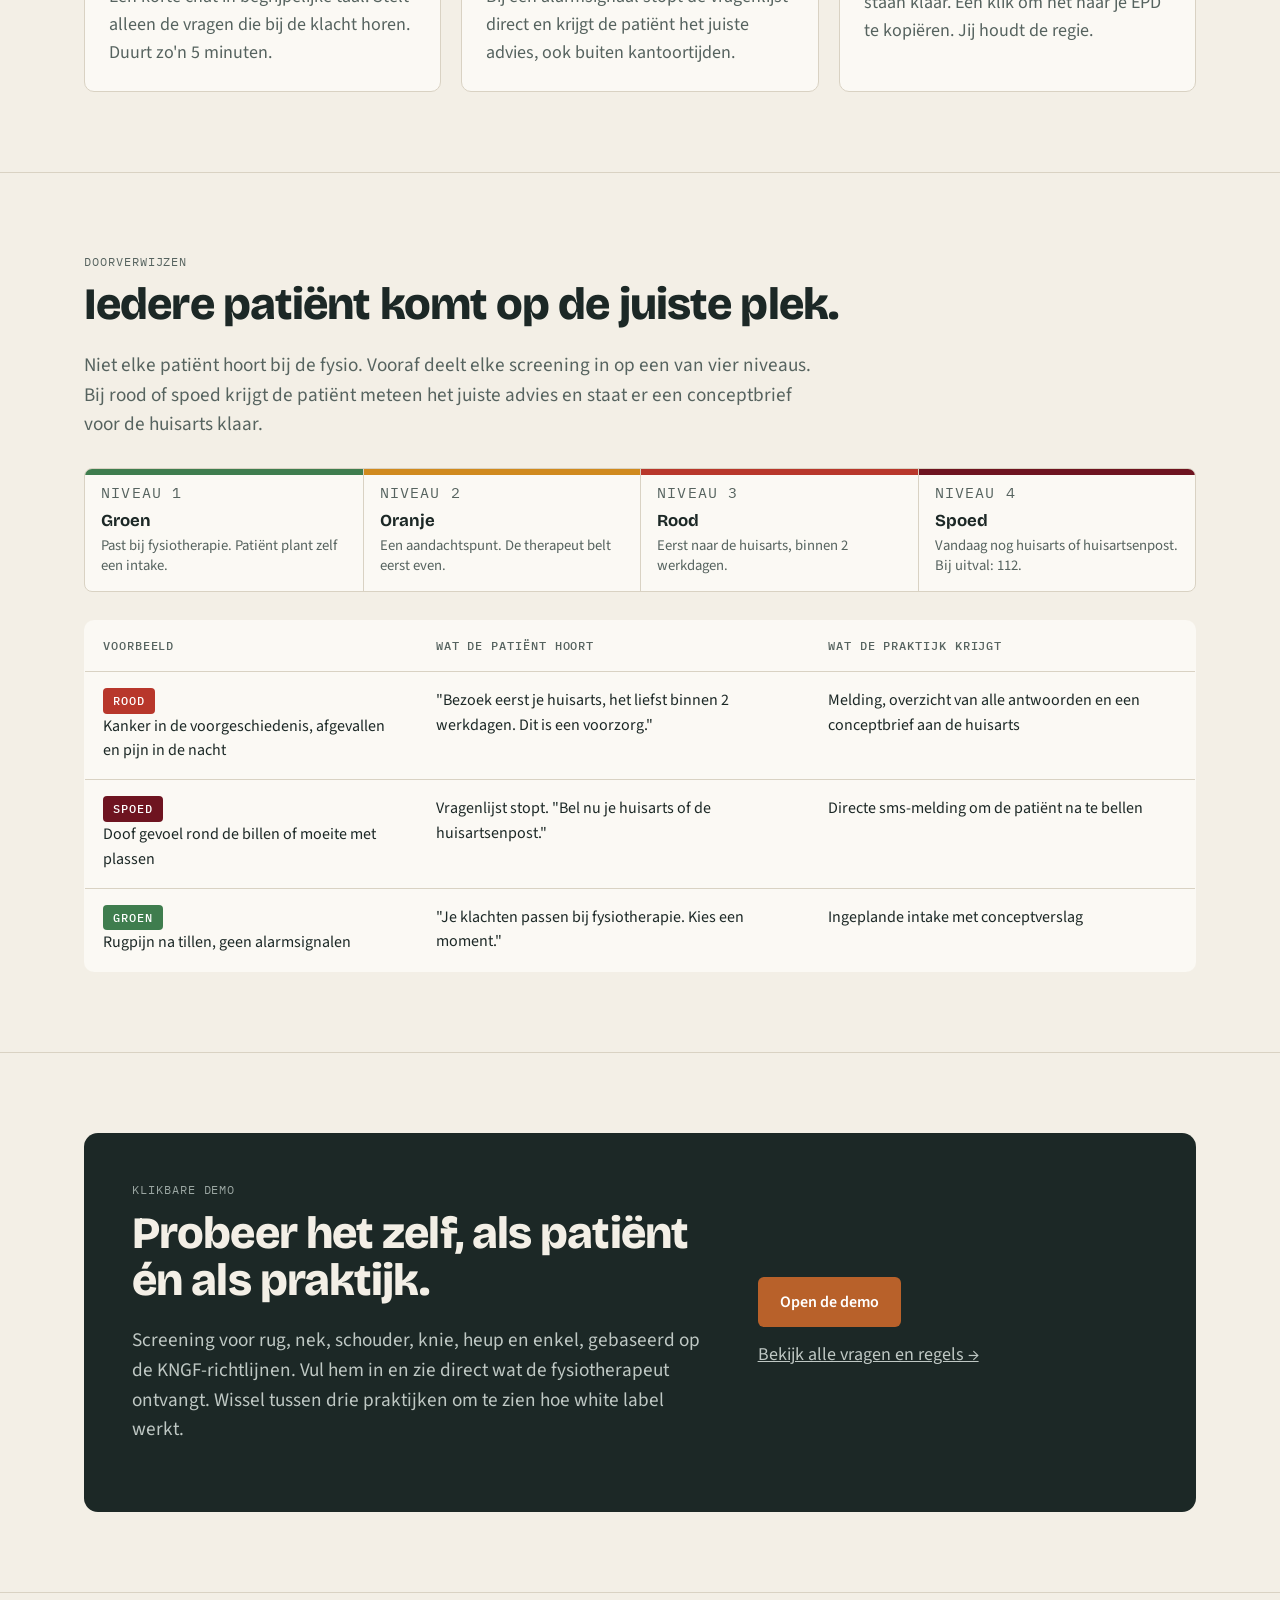
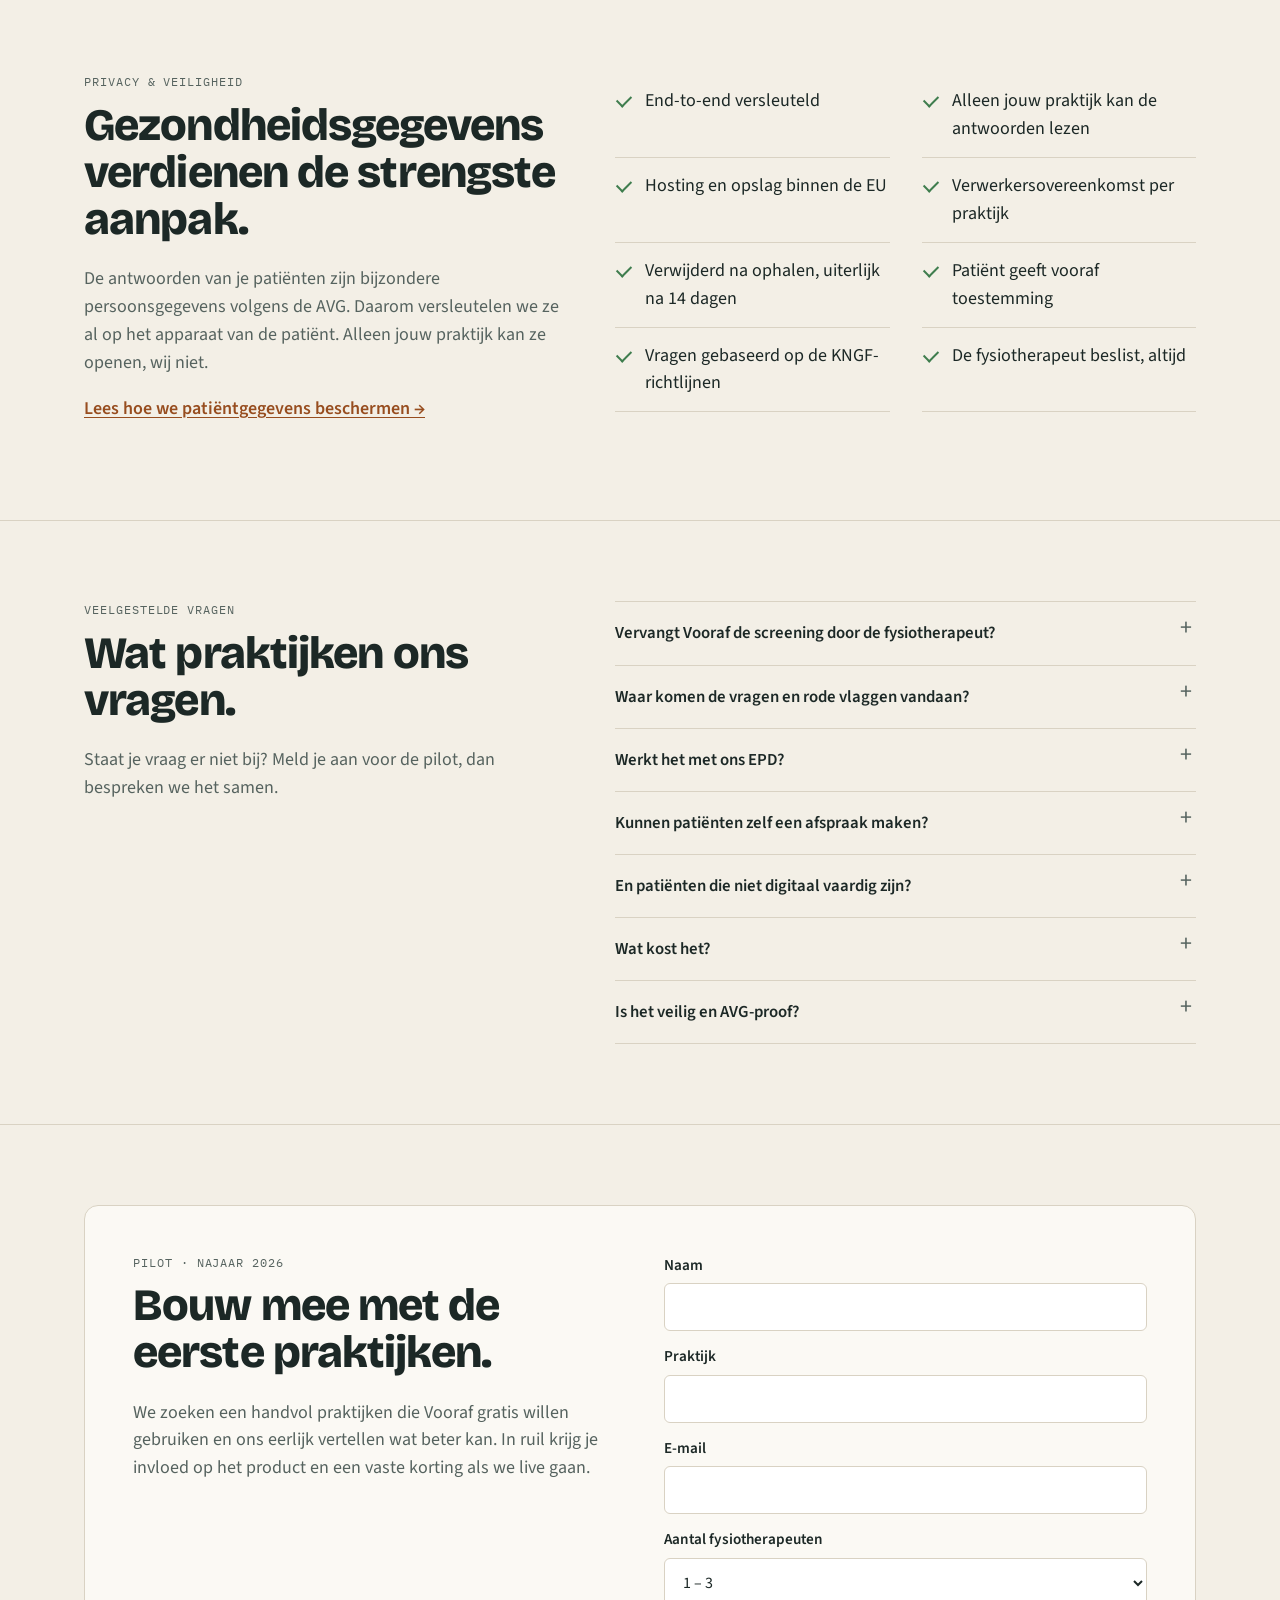
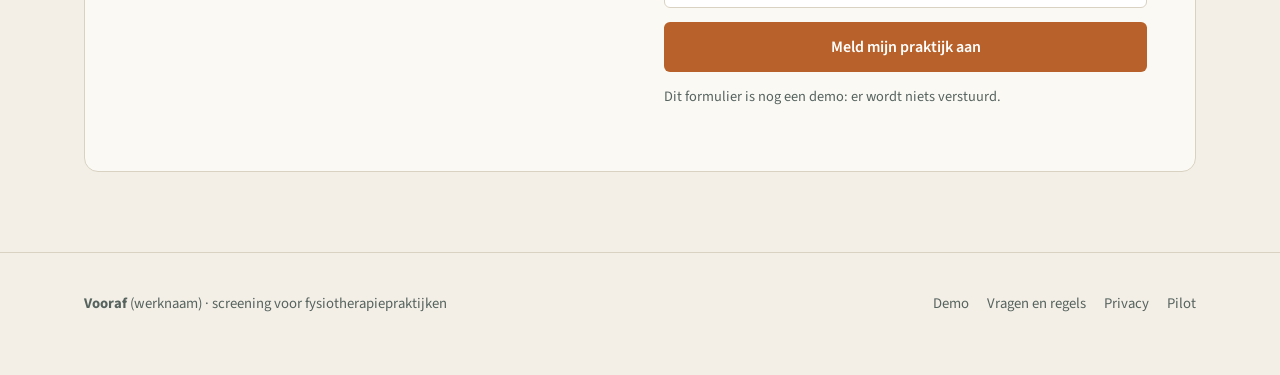
==== commit a4742676: "Openbare privacypagina, veelgestelde vragen, deelafbeelding en metagegevens, footer op alle pagina's" ====
--- a/index.html
+++ b/index.html
@@ -5,6 +5,17 @@
 <meta name="viewport" content="width=device-width, initial-scale=1">
 <title>Vooraf — de screening is al gedaan</title>
 <meta name="description" content="Vooraf screent nieuwe patiënten online in de huisstijl van jouw praktijk, signaleert rode vlaggen en schrijft het conceptverslag. De fysiotherapeut beslist.">
+<meta property="og:type" content="website">
+<meta property="og:site_name" content="Vooraf">
+<meta property="og:title" content="Vooraf — de screening is al gedaan">
+<meta property="og:description" content="Online screening voor fysiotherapiepraktijken, in je eigen huisstijl. Rode vlaggen bovenaan, conceptverslag klaar, de fysiotherapeut beslist.">
+<meta property="og:url" content="https://studioannema.github.io/vooraf-demo/">
+<meta property="og:image" content="https://studioannema.github.io/vooraf-demo/og-image.png">
+<meta property="og:image:width" content="1200">
+<meta property="og:image:height" content="630">
+<meta property="og:locale" content="nl_NL">
+<meta name="twitter:card" content="summary_large_image">
+<meta name="theme-color" content="#F3EFE6">
 <link rel="icon" href="favicon.svg" type="image/svg+xml">
 <link rel="preconnect" href="https://fonts.googleapis.com">
 <link rel="preconnect" href="https://fonts.gstatic.com" crossorigin>
@@ -14,11 +25,12 @@
 <body>
 
 <header class="topbar">
-  <a href="#" class="logo" aria-label="Vooraf"><svg class="logo-mark" viewBox="0 0 24 24" aria-hidden="true" focusable="false"><rect width="24" height="24" rx="4.8"/><path d="M6.6 12.4 10.4 17.4 17.6 6.6" stroke-width="3" stroke-linecap="round" stroke-linejoin="round"/></svg><span class="logo-word">Vooraf</span></a>
+  <a href="index.html" class="logo" aria-label="Vooraf"><svg class="logo-mark" viewBox="0 0 24 24" aria-hidden="true" focusable="false"><rect width="24" height="24" rx="4.8"/><path d="M6.6 12.4 10.4 17.4 17.6 6.6" stroke-width="3" stroke-linecap="round" stroke-linejoin="round"/></svg><span class="logo-word">Vooraf</span></a>
   <nav>
     <a href="#hoe">Hoe het werkt</a>
     <a href="#doorverwijzen">Doorverwijzen</a>
     <a href="#privacy">Privacy</a>
+    <a href="#faq">Vragen</a>
   </nav>
   <a href="demo.html" class="btn btn-small">Probeer de demo</a>
 </header>
@@ -72,7 +84,7 @@
         <div class="flow-item">
           <p class="mono label who">Patiënt</p>
           <h3>Krijgt een link of klikt op je website</h3>
-          <p>Een korte chat in begrijpelijke taal. Stelt alleen de vragen die bij de klacht horen. Duurt zo'n 4 minuten.</p>
+          <p>Een korte chat in begrijpelijke taal. Stelt alleen de vragen die bij de klacht horen. Duurt zo'n 5 minuten.</p>
         </div>
         <div class="flow-item">
           <p class="mono label who">Vooraf</p>
@@ -128,18 +140,59 @@
       <div>
         <p class="mono label">Privacy &amp; veiligheid</p>
         <h2>Gezondheidsgegevens verdienen de strengste aanpak.</h2>
-        <p class="muted">De antwoorden van je patiënten zijn bijzondere persoonsgegevens volgens de AVG. Daar richten we Vooraf vanaf het begin op in.</p>
+        <p class="muted">De antwoorden van je patiënten zijn bijzondere persoonsgegevens volgens de AVG. Daarom versleutelen we ze al op het apparaat van de patiënt. Alleen jouw praktijk kan ze openen, wij niet.</p>
+        <p><a href="privacy.html" class="text-link">Lees hoe we patiëntgegevens beschermen →</a></p>
       </div>
       <ul class="check-list">
-        <li>Opslag en verwerking binnen de EU</li>
+        <li>End-to-end versleuteld</li>
+        <li>Alleen jouw praktijk kan de antwoorden lezen</li>
+        <li>Hosting en opslag binnen de EU</li>
         <li>Verwerkersovereenkomst per praktijk</li>
-        <li>Versleuteld opgeslagen en verstuurd</li>
-        <li>Alleen jouw praktijk ziet de antwoorden</li>
-        <li>Duidelijke bewaartermijnen</li>
+        <li>Verwijderd na ophalen, uiterlijk na 14 dagen</li>
         <li>Patiënt geeft vooraf toestemming</li>
-        <li>Vragen gecontroleerd door fysiotherapeuten</li>
+        <li>Vragen gebaseerd op de KNGF-richtlijnen</li>
         <li>De fysiotherapeut beslist, altijd</li>
       </ul>
+    </div>
+  </section>
+
+  <section class="block" id="faq">
+    <div class="wrap two-col">
+      <div>
+        <p class="mono label">Veelgestelde vragen</p>
+        <h2>Wat praktijken ons vragen.</h2>
+        <p class="muted">Staat je vraag er niet bij? Meld je aan voor de pilot, dan bespreken we het samen.</p>
+      </div>
+      <div class="faq">
+        <details>
+          <summary>Vervangt Vooraf de screening door de fysiotherapeut?</summary>
+          <p>Nee. Vooraf verzamelt de antwoorden, zet de rode vlaggen bovenaan en stelt een concept op. De fysiotherapeut beoordeelt het en stelt de conclusie vast: pluis of niet-pluis, zoals de KNGF-richtlijn Fysiotherapeutische dossiervoering vraagt.</p>
+        </details>
+        <details>
+          <summary>Waar komen de vragen en rode vlaggen vandaan?</summary>
+          <p>Uit de KNGF-richtlijnen voor lage rugpijn en LRS (2021), nekpijn (2016), artrose heup-knie (2018), enkelletsel (2006) en dossiervoering (2019). Waar geen richtlijn is, zoals bij de schouder, hebben we aangevuld en dat duidelijk gemarkeerd. Vóór we live gaan, controleren fysiotherapeuten alles. <a href="regels.html" class="text-link">Bekijk alle vragen en regels</a>.</p>
+        </details>
+        <details>
+          <summary>Werkt het met ons EPD?</summary>
+          <p>In de eerste versie kopieer je het verslag met één klik naar je EPD, of download je een PDF. Koppelingen met EPD's bouwen we op basis van wat de pilotpraktijken gebruiken.</p>
+        </details>
+        <details>
+          <summary>Kunnen patiënten zelf een afspraak maken?</summary>
+          <p>Ja, als de screening groen is. Dat kan in de vrije tijden die je in Vooraf instelt, of via je eigen online afsprakenpagina. Bij oranje, rood en spoed bel je de patiënt eerst; Vooraf vraagt daarvoor het telefoonnummer.</p>
+        </details>
+        <details>
+          <summary>En patiënten die niet digitaal vaardig zijn?</summary>
+          <p>Bellen naar de praktijk blijft gewoon mogelijk. Vooraf is een extra ingang, geen vervanging. Je kunt de screening ook samen met de patiënt invullen, aan de telefoon of in de praktijk.</p>
+        </details>
+        <details>
+          <summary>Wat kost het?</summary>
+          <p>Tijdens de pilot is Vooraf gratis. Daarna betaal je een vast bedrag per praktijk per maand. Pilotpraktijken houden een vaste korting.</p>
+        </details>
+        <details>
+          <summary>Is het veilig en AVG-proof?</summary>
+          <p>De antwoorden worden al op het apparaat van de patiënt versleuteld en alleen jouw praktijk kan ze openen. Je krijgt een verwerkersovereenkomst en we hosten binnen de EU. <a href="privacy.html" class="text-link">Lees de details</a>.</p>
+        </details>
+      </div>
     </div>
   </section>
 
@@ -170,7 +223,7 @@
 <footer>
   <div class="wrap">
     <span><b>Vooraf</b> (werknaam) · screening voor fysiotherapiepraktijken</span>
-    <span>Vooraf ondersteunt de screening. De fysiotherapeut beslist.</span>
+    <nav class="foot-links" aria-label="Footer"><a href="demo.html">Demo</a><a href="regels.html">Vragen en regels</a><a href="privacy.html">Privacy</a><a href="index.html#pilot">Pilot</a></nav>
   </div>
 </footer>
 
--- a/styles.css
+++ b/styles.css
@@ -151,3 +151,29 @@
   .route-table td { border: 0; padding: 6px 16px; }
   section.block { padding: 56px 0; }
 }
+
+/* Footerlinks, tekstlinks, FAQ en mobiele navigatie */
+.foot-links { display: flex; flex-wrap: wrap; gap: 6px 18px; }
+.foot-links a { color: var(--ink-soft); text-decoration: none; }
+.foot-links a:hover { color: var(--ink); text-decoration: underline; }
+.text-link { color: var(--accent-dark); font-weight: 600; text-underline-offset: 3px; }
+.faq { border-top: 1px solid var(--line); }
+.faq details { border-bottom: 1px solid var(--line); }
+.faq summary { cursor: pointer; list-style: none; padding: 18px 36px 18px 0; position: relative; font-weight: 600; font-size: 1.05rem; }
+.faq summary::-webkit-details-marker { display: none; }
+.faq summary::after { content: "+"; position: absolute; right: 4px; top: 14px; font: 400 1.5rem/1 var(--body); color: var(--ink-soft); transition: transform .2s; }
+.faq details[open] summary::after { transform: rotate(45deg); }
+.faq summary:focus-visible { outline: 2px solid var(--accent); outline-offset: 2px; }
+.faq details p { margin: 0 0 18px; color: var(--ink-soft); max-width: 42em; }
+.topbar nav a[aria-current="page"] { color: var(--ink); }
+@media (max-width: 880px) {
+  .topbar { flex-wrap: wrap; row-gap: 10px; }
+  .topbar nav { display: flex; order: 3; width: 100%; gap: 20px; overflow-x: auto; padding-bottom: 2px; }
+  .topbar nav a { white-space: nowrap; font-size: .92rem; }
+}
+@media print { .topbar nav, .foot-links { display: none; } }
+@media (max-width: 880px) {
+  .topbar nav { gap: 16px; scrollbar-width: none; }
+  .topbar nav::-webkit-scrollbar { display: none; }
+  .topbar nav a { font-size: .9rem; }
+}
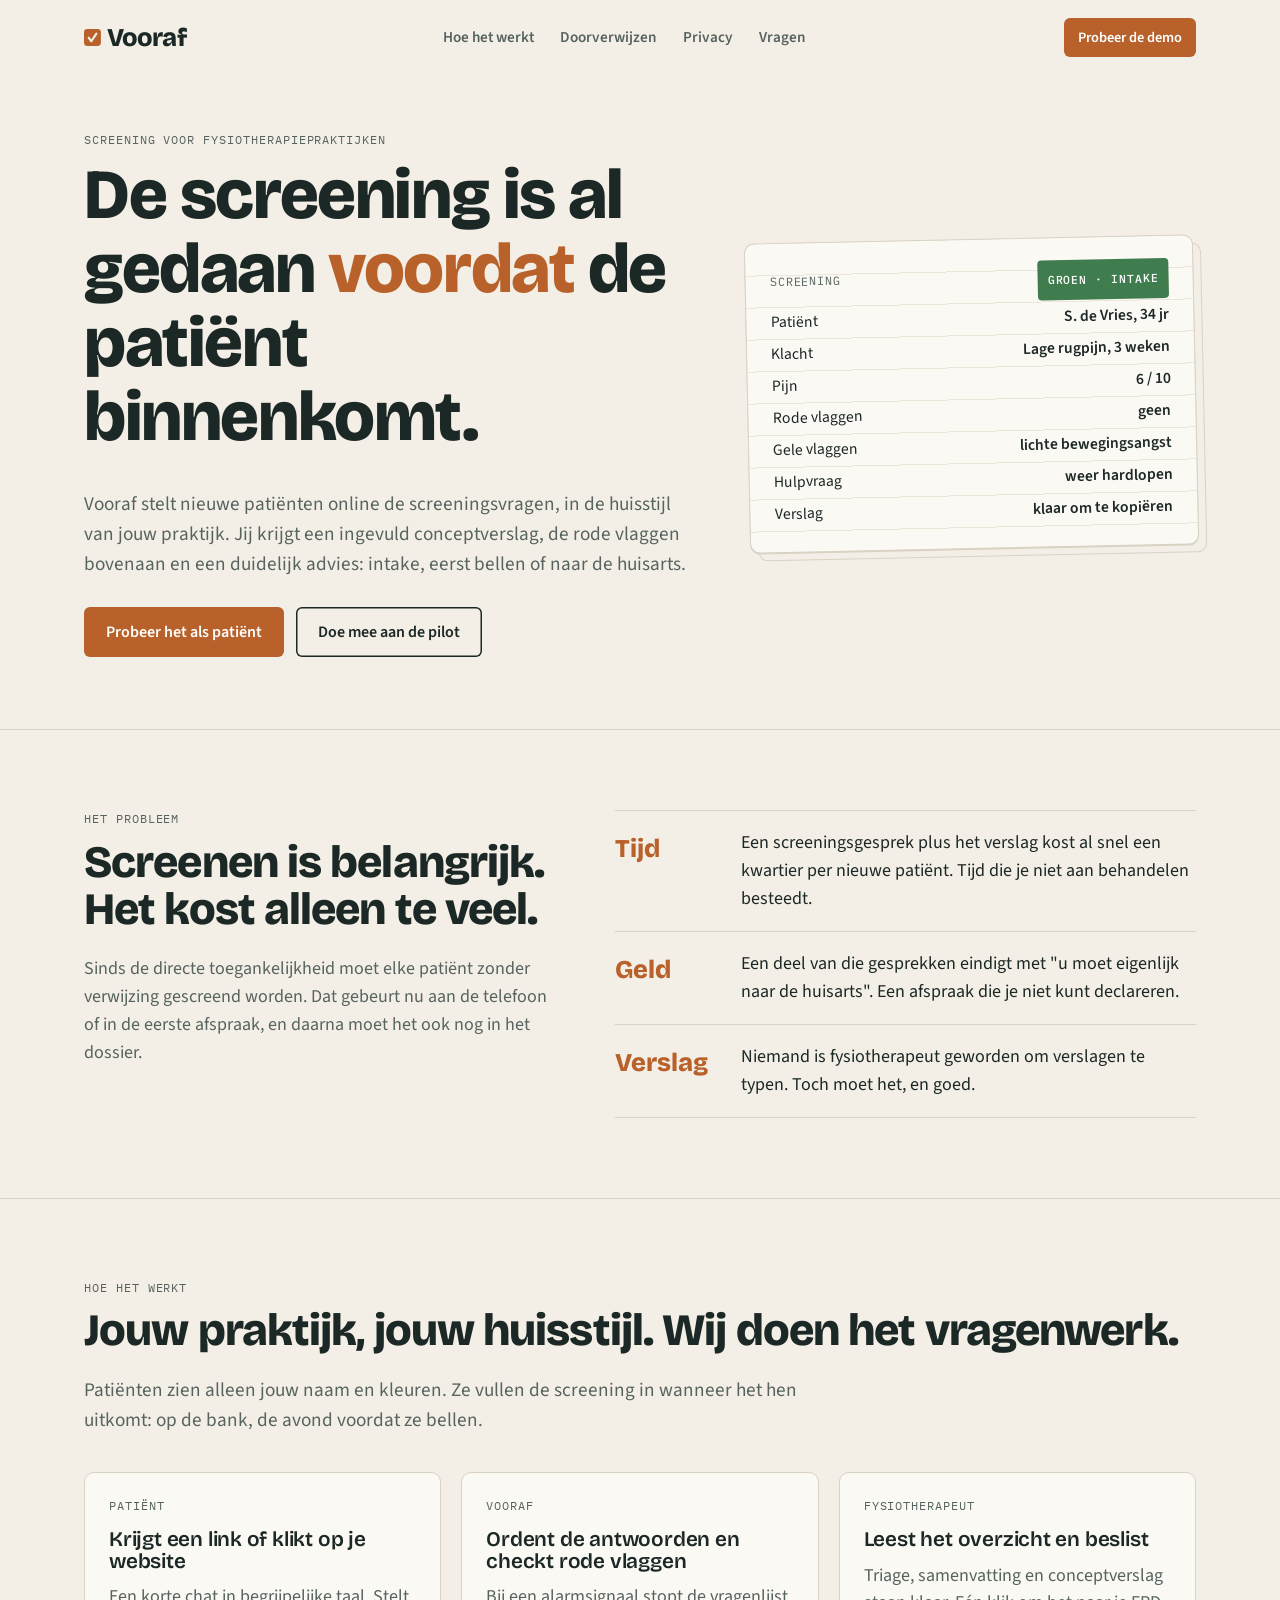
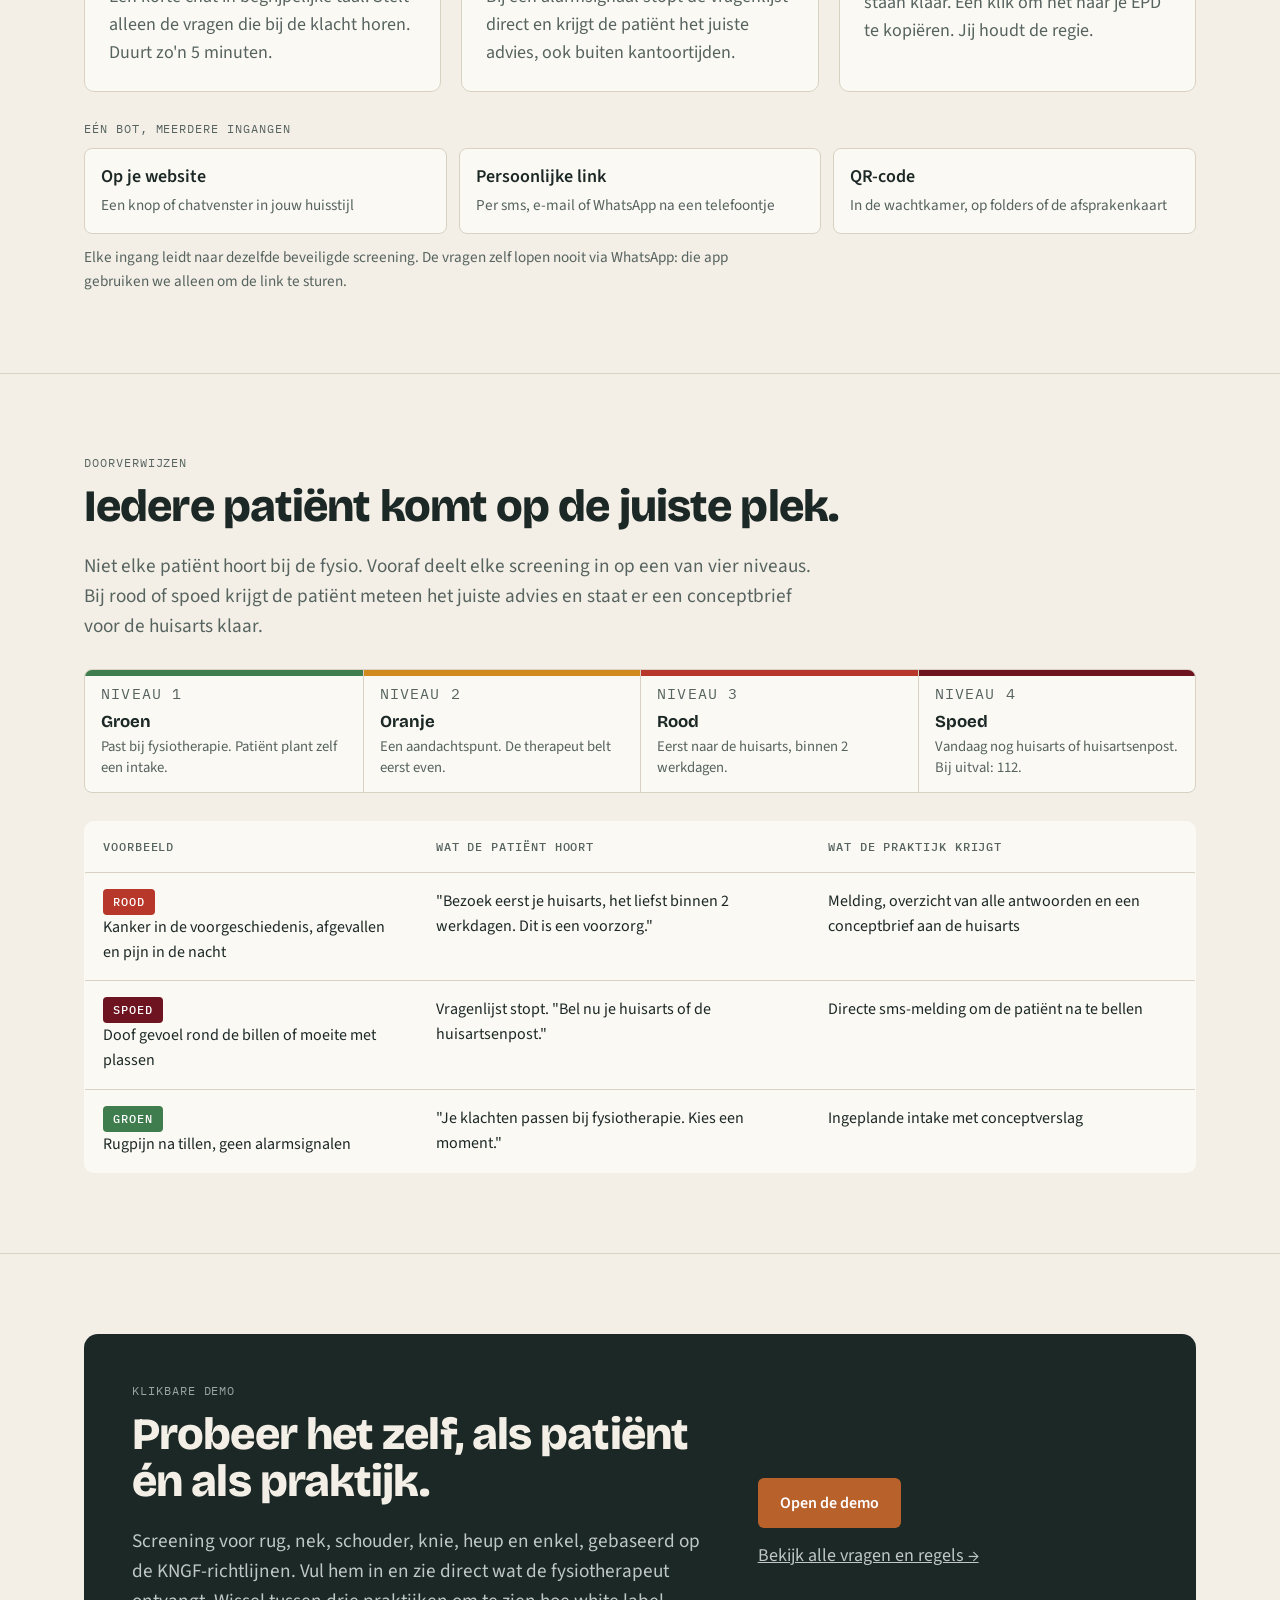
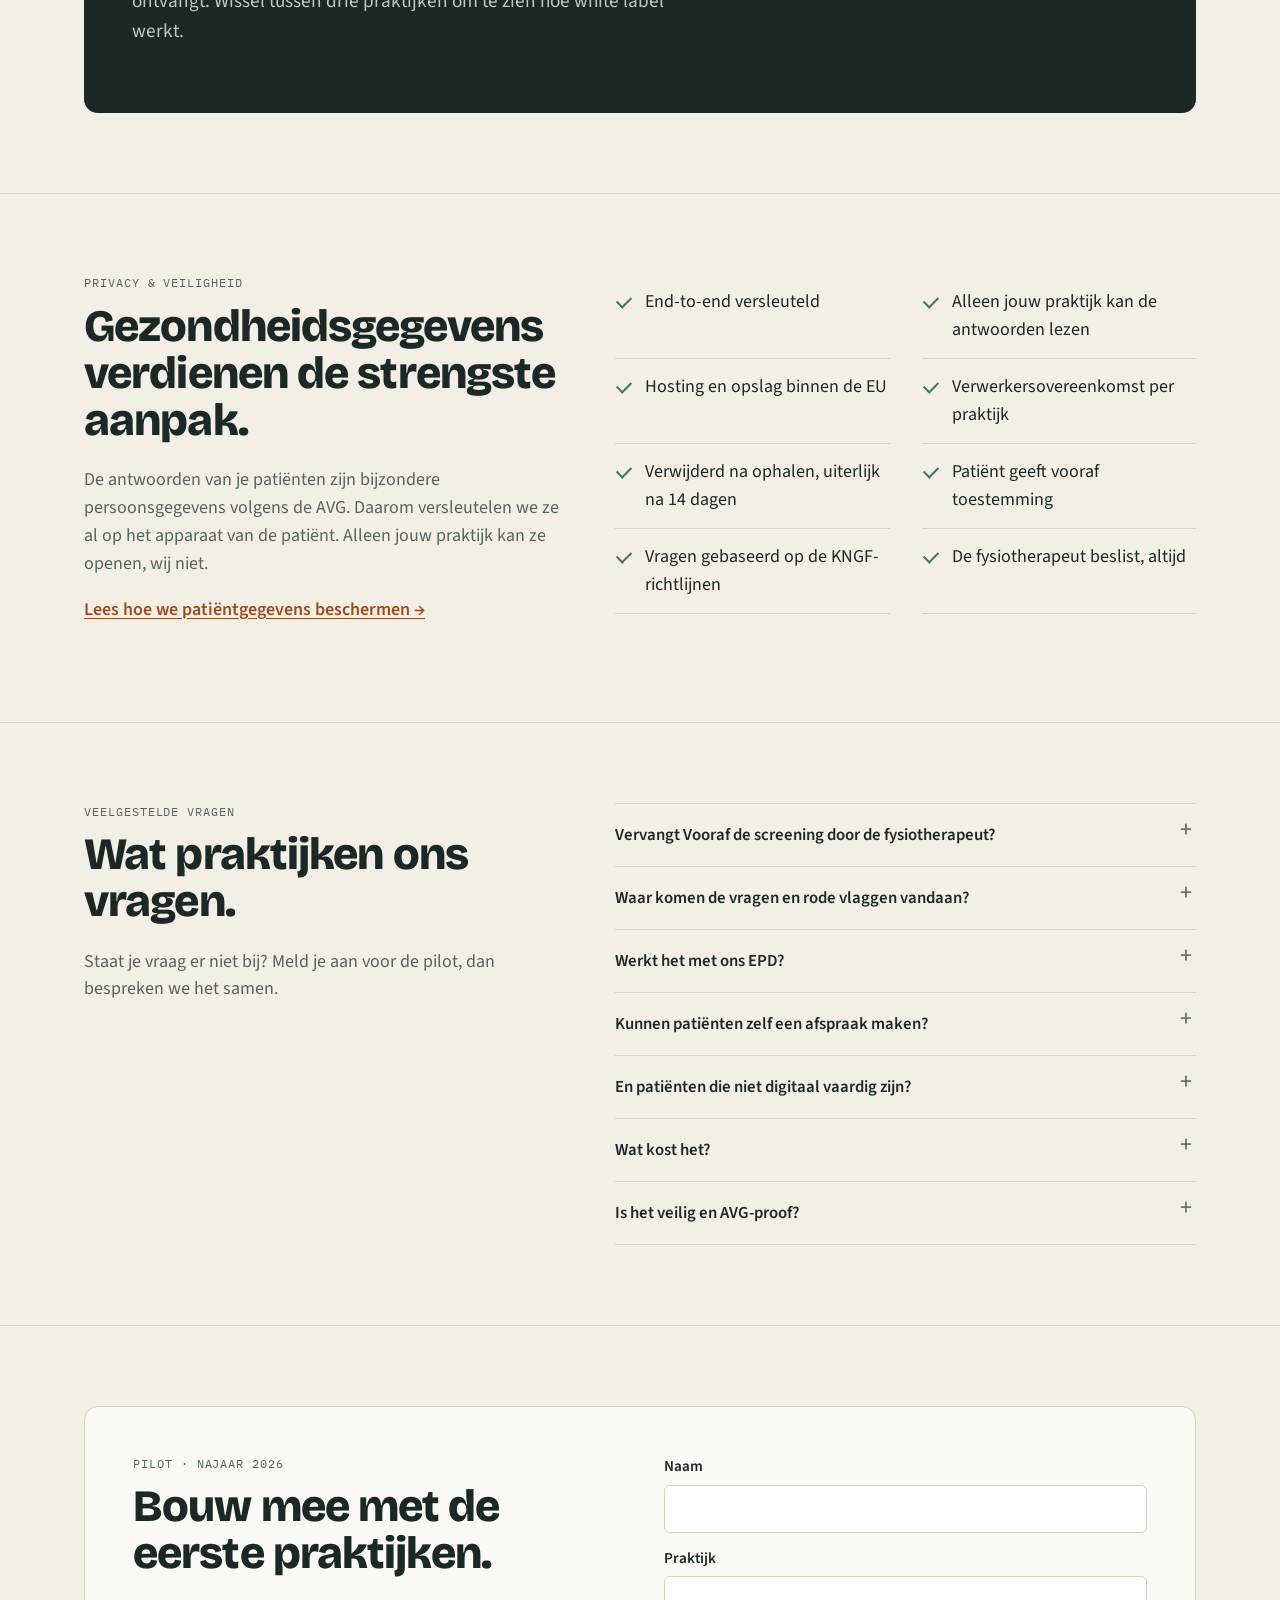
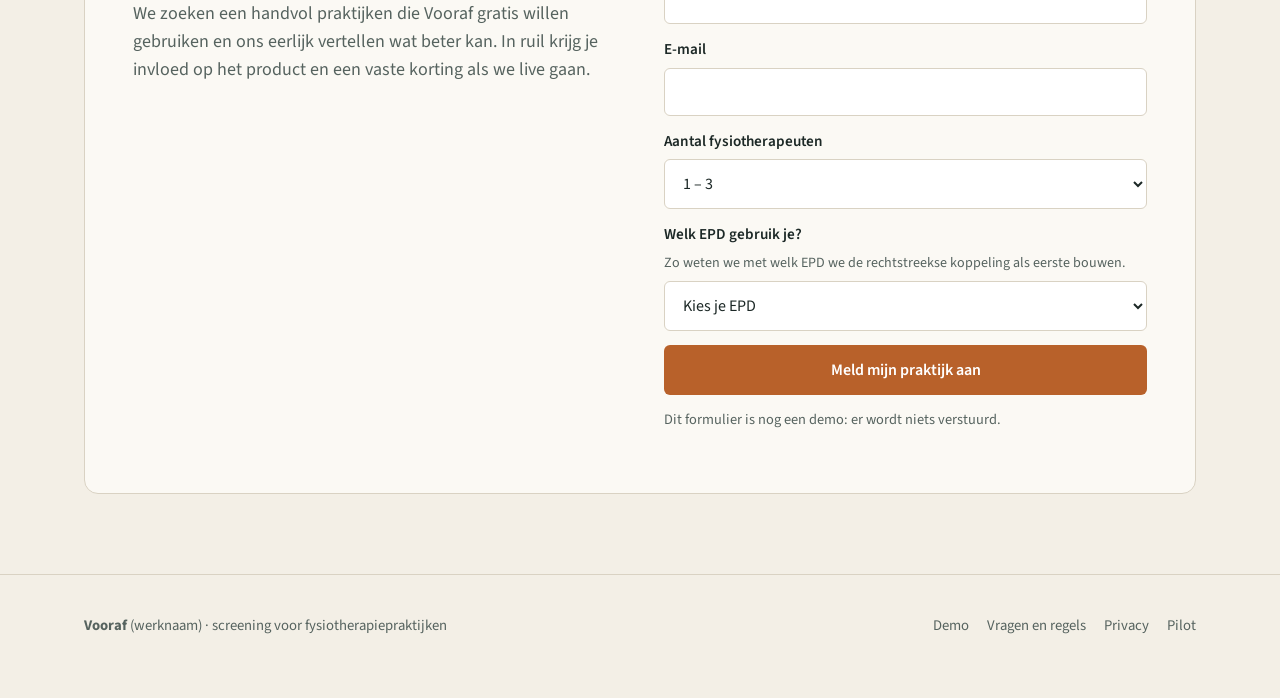
==== commit 5dc4111e: "Homepage: ingangen van de bot en EPD-vraag met uitleg in het pilotformulier Co-Authored-By: Claude O" ====
--- a/index.html
+++ b/index.html
@@ -97,6 +97,15 @@
           <p>Triage, samenvatting en conceptverslag staan klaar. Eén klik om het naar je EPD te kopiëren. Jij houdt de regie.</p>
         </div>
       </div>
+      <div class="channels">
+        <p class="mono label">Eén bot, meerdere ingangen</p>
+        <ul>
+          <li><b>Op je website</b><span>Een knop of chatvenster in jouw huisstijl</span></li>
+          <li><b>Persoonlijke link</b><span>Per sms, e-mail of WhatsApp na een telefoontje</span></li>
+          <li><b>QR-code</b><span>In de wachtkamer, op folders of de afsprakenkaart</span></li>
+        </ul>
+        <p class="channels-note">Elke ingang leidt naar dezelfde beveiligde screening. De vragen zelf lopen nooit via WhatsApp: die app gebruiken we alleen om de link te sturen.</p>
+      </div>
     </div>
   </section>
 
@@ -211,6 +220,20 @@
           <label>Aantal fysiotherapeuten
             <select name="grootte"><option>1 – 3</option><option>4 – 10</option><option>Meer dan 10</option></select>
           </label>
+          <label for="epd">Welk EPD gebruik je?
+            <span class="field-hint" id="epdHint">Zo weten we met welk EPD we de rechtstreekse koppeling als eerste bouwen.</span>
+            <select name="epd" id="epd" aria-describedby="epdHint">
+              <option value="" selected disabled>Kies je EPD</option>
+              <option>Intramed</option>
+              <option>FysioRoadmap</option>
+              <option>Spotonmedics</option>
+              <option>Ander EPD</option>
+              <option>Weet ik niet</option>
+            </select>
+          </label>
+          <label for="epdAnders" id="epdAndersWrap" hidden>Welk EPD?
+            <input name="epd_anders" id="epdAnders" autocomplete="off">
+          </label>
           <button class="btn" type="submit">Meld mijn praktijk aan</button>
           <p class="form-note">Dit formulier is nog een demo: er wordt niets verstuurd.</p>
           <p class="form-ok" id="formOk">Dank je! In de echte versie nemen we binnen twee werkdagen contact op.</p>
@@ -228,6 +251,11 @@
 </footer>
 
 <script>
+  const epd = document.getElementById("epd"), andersWrap = document.getElementById("epdAndersWrap");
+  epd.addEventListener("change", () => {
+    andersWrap.hidden = epd.value !== "Ander EPD";
+    document.getElementById("epdAnders").required = !andersWrap.hidden;
+  });
   document.getElementById("pilotForm").addEventListener("submit", e => {
     e.preventDefault();
     document.getElementById("formOk").style.display = "block";
--- a/styles.css
+++ b/styles.css
@@ -177,3 +177,14 @@
   .topbar nav::-webkit-scrollbar { display: none; }
   .topbar nav a { font-size: .9rem; }
 }
+
+/* Ingangen en formulierhint */
+.channels { margin-top: 28px; }
+.channels ul { list-style: none; padding: 0; margin: 0; display: grid; grid-template-columns: repeat(3, minmax(0, 1fr)); gap: 12px; }
+.channels li { background: var(--card); border: 1px solid var(--line); border-radius: 8px; padding: 14px 16px; }
+.channels li b { display: block; font-weight: 600; }
+.channels li span { color: var(--ink-soft); font-size: .95rem; }
+.channels-note { margin: 12px 0 0; color: var(--ink-soft); font-size: .95rem; max-width: 46em; }
+.field-hint { font-weight: 400; font-size: .88rem; color: var(--ink-soft); }
+.pilot label[hidden] { display: none; }
+@media (max-width: 880px) { .channels ul { grid-template-columns: minmax(0, 1fr); } }
